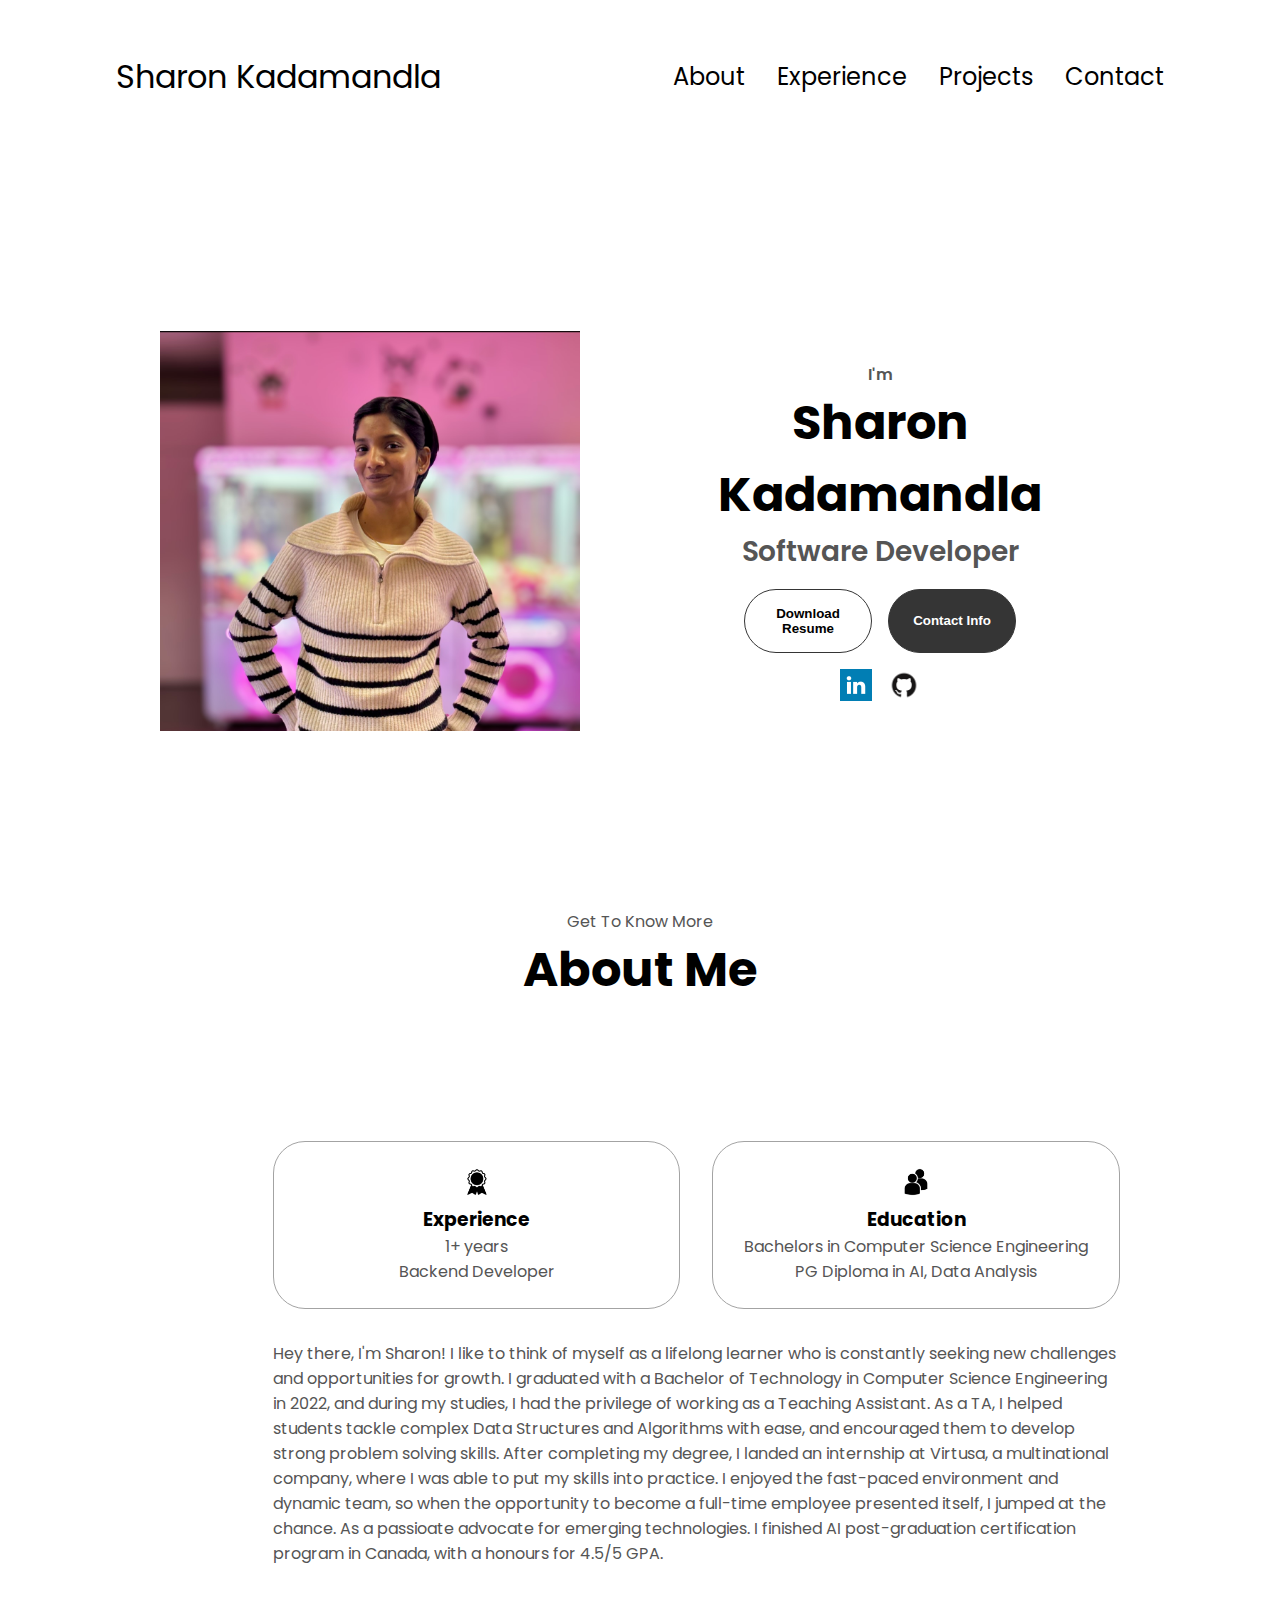
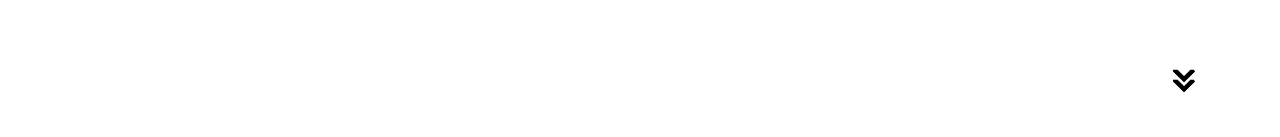
==== index.html @ 83436c28 "Added about section and styling" ====
<!DOCTYPE html>
<html lang="en">
<head>
    <meta charset="UTF-8">
    <meta name="viewport" content="width=device-width, initial-scale=1.0">
    <title>Sharon's Protfolio</title>

    <link rel = "stylesheet" href = "style.css">
    <link rel = "stylesheet" href = "mediaquery.css">

</head>
<body>
    
    <nav id="desktop-nav">
        <div class ="logo">Sharon Kadamandla</div>
        <div>
            <ul class="nav-links">
                <li><a href="#about">About</a></li>
                <li><a href="#experience">Experience</a></li>
                <li><a href="#projects">Projects</a></li>
                <li><a href="#contact">Contact</a></li>
            </ul>
        </div>
    </nav>

    <nav id="hamburger-nav">
        <div class="logo">Sharon Kadamandla</div>
        <div class="hamburger-menu">
          <div class="hamburger-icon" onclick="toggleMenu()">
            <span></span>
            <span></span>
            <span></span>
          </div>
          <div class="menu-links">
            <li><a href="#about" onclick="toggleMenu()">About</a></li>
            <li><a href="#experience" onclick="toggleMenu()">Experience</a></li>
            <li><a href="#projects" onclick="toggleMenu()">Projects</a></li>
            <li><a href="#contact" onclick="toggleMenu()">Contact</a></li>
          </div>
        </div>
    </nav>

    <section id="profile">
        <div class="section__pic-container">
            <img src="./assets/profilepic.jpeg" alt="Sharon's profile picture"/>
        </div>
        <div class="section__text">
            <p class="section__text__p1">I'm</p>
            <h1 class="title">Sharon Kadamandla</h1>
            <p class="section__text__p2">Software Developer</p>
            <div class="btn-container">
              <button
                class="btn btn-color-2"
                onclick="window.open('./assets/resume.pdf')"
              >
                Download Resume
              </button>
              <button class="btn btn-color-1" onclick="location.href='./#contact'">
                Contact Info
              </button>
            </div>
            <div id="socials-container">
              <img
                src="./assets/linkedin.webp"
                alt="My LinkedIn profile"
                class="icon"
                onclick="location.href='https://www.linkedin.com/in/sharonkadamandla/'"
              />
              <img
                src="./assets/github.png"
                alt="My Github profile"
                class="icon"
                onclick="location.href='https://github.com/sharonkadamandla'"
              />
            </div>
        </div>
    </section>

    <section id="about">
        <p class="section__text__p1">Get To Know More</p>
        <h1 class="title">About Me</h1>
        <div class="section-container">
          <div class="section__pic-container">
            <!-- <img
              src="./assets/about-pic.png"
              alt="Profile picture"
              class="about-pic"
            /> -->
          </div>
          <div class="about-details-container">
            <div class="about-containers">
              <div class="details-container">
                <img
                  src="./assets/experience.png"
                  alt="Experience icon"
                  class="icon"
                />
                <h3>Experience</h3>
                <p>1+ years <br />Backend Developer</p>
              </div>
              <div class="details-container">
                <img
                  src="./assets/education.png"
                  alt="Education icon"
                  class="icon"
                />
                <h3>Education</h3>
                <p>Bachelors in Computer Science Engineering<br />PG Diploma in AI, Data Analysis</p>
              </div>
            </div>
            <div class="text-container">
              <p>
                Hey there, I'm Sharon! I like to think of myself as a lifelong learner who is constantly seeking new challenges and opportunities for growth. 
                I graduated with a Bachelor of Technology in Computer Science Engineering in 2022, and during my studies, I had the privilege of working as a Teaching Assistant. As a TA, I helped students tackle complex Data Structures and Algorithms with ease, and encouraged them to develop strong problem solving skills. 
                After completing my degree, I landed an internship at Virtusa, a multinational company, where I was able to put my skills into practice. I enjoyed the fast-paced environment and dynamic team, so when the opportunity to become a full-time employee presented itself, I jumped at the chance.
                As a passioate advocate for emerging technologies. I finished AI post-graduation certification program in Canada, with a honours for 4.5/5 GPA.
              </p>
            </div>
          </div>
        </div>
        <img
          src="./assets/arrow.png"
          alt="Arrow icon"
          class="icon arrow"
          onclick="location.href='./#experience'"
        />
    </section>


    
    <script src="script.js"></script>
</body>
</html>
---- style.css ----
/* General */
@import url("https://fonts.googleapis.com/css2?family=Poppins:wght@300;400;500;600&display=swap");

* {
    margin: 0;
    padding: 0;
}

body {
  font-family: "Poppins", sans-serif;
}

html {
  scroll-behavior: smooth;
}

p {
  color: rgb(85, 85, 85);
}

/* TRANSITION */

a,
.btn {
  transition: all 300ms ease;
}

/* DESKTOP NAV */

nav,
.nav-links {
  display: flex;
}


nav {
    justify-content: space-around;
    align-items: center;
    height: 17vh;
}
  
.nav-links {
    gap: 2rem;
    list-style: none;
    font-size: 1.5rem;
}
  
a {
    color: black;
    text-decoration: none;
    text-decoration-color: white;
}
  
a:hover {
    color: grey;
    text-decoration: underline;
    text-underline-offset: 1rem;
    text-decoration-color: rgb(181, 181, 181);
}
  
.logo {
    font-size: 2rem;
}
  
.logo:hover {
    cursor: default;
}
  
/* HAMBURGER MENU */
  
#hamburger-nav {
    display: none;
}
  
.hamburger-menu {
    position: relative;
    display: inline-block;
}

.logo:hover {
    cursor: default;
}

/* HAMBURGER MENU */

#hamburger-nav {
    display: none;
}
  
.hamburger-menu {
    position: relative;
    display: inline-block;
}
  
.hamburger-icon {
    display: flex;
    flex-direction: column;
    justify-content: space-between;
    height: 24px;
    width: 30px;
    cursor: pointer;
}
  
.hamburger-icon span {
    width: 100%;
    height: 2px;
    background-color: black;
    transition: all 0.3 ease-in-out;
}
  
.menu-links {
    position: absolute;
    top: 100%;
    right: 0;
    background-color: white;
    width: fit-content;
    max-height: 0;
    overflow: hidden;
    transition: all 0.3 ease-in-out;
}
  
.menu-links a {
    display: block;
    padding: 10px;
    text-align: center;
    font-size: 1.5rem;
    color: black;
    text-decoration: none;
    transition: all 0.3 ease-in-out;
}
  

.menu-links li {
    list-style: none;
}
  
.menu-links.open {
    max-height: 300px;
}
  
.hamburger-icon.open span:first-child {
    transform: rotate(45deg) translate(10px, 5px);
}
  
.hamburger-icon.open span:nth-child(2) {
    opacity: 0;
}
  
.hamburger-icon.open span:last-child {
    transform: rotate(-45deg) translate(10px, -5px);
}
  
.hamburger-icon span:first-child {
    transform: none;
}
  
.hamburger-icon span:first-child {
    opacity: 1;
}
  
.hamburger-icon span:first-child {
    transform: none;
}

/* SECTIONS */

section {
    padding-top: 4vh;
    height: 96vh;
    margin: 0 10rem;
    box-sizing: border-box;
    min-height: fit-content;
}
  
.section-container {
    display: flex;
}
  
/* PROFILE SECTION */

#profile {
    display: flex;
    justify-content: center;
    gap: 5rem;
    height: 80vh;
}
  
.section__pic-container {
    display: flex;
    height: 400px;
    width: 400px;
    margin: auto 0;
}
  
.section__text {
    align-self: center;
    text-align: center;
}
  
.section__text p {
    font-weight: 600;
}

.section__text__p1 {
    text-align: center;
}
  
.section__text__p2 {
    font-size: 1.75rem;
    margin-bottom: 1rem;
}
  
.title {
    font-size: 3rem;
    text-align: center;
}

#socials-container {
    display: flex;
    justify-content: center;
    margin-top: 1rem;
    gap: 1rem;
}

/* ICONS */

.icon {
    cursor: pointer;
    height: 2rem;
}
  
/* BUTTONS */

.btn-container {
    display: flex;
    justify-content: center;
    gap: 1rem;
}

.btn {
    font-weight: 600;
    transition: all 300ms ease;
    padding: 1rem;
    width: 8rem;
    border-radius: 2rem;
}

.btn-color-1,
.btn-color-2 {
    border: rgb(53, 53, 53) 0.1rem solid;
}

.btn-color-1:hover,
.btn-color-2:hover {
    cursor: pointer;
}

.btn-color-1,
.btn-color-2:hover {
    background: rgb(53, 53, 53);
    color: white;
}

.btn-color-1:hover {
    background: rgb(0, 0, 0);
}

.btn-color-2 {
    background: none;
}

.btn-color-2:hover {
    border: rgb(255, 255, 255) 0.1rem solid;
}

.btn-container {
    gap: 1rem;
}

/* ABOUT SECTION */

#about {
    position: relative;
}
  
.about-containers {
    gap: 2rem;
    margin-bottom: 2rem;
    margin-top: 2rem;
}
  
.about-details-container {
    justify-content: center;
    flex-direction: column;
}
  
.about-containers,
.about-details-container {
    display: flex;
}
  
.about-pic {
    border-radius: 2rem;
}

.arrow {
    position: absolute;
    right: -5rem;
    bottom: 2.5rem;
}

.details-container {
    padding: 1.5rem;
    flex: 1;
    background: white;
    border-radius: 2rem;
    border: rgb(53, 53, 53) 0.1rem solid;
    border-color: rgb(163, 163, 163);
    text-align: center;
}

.section-container {
    gap: 4rem;
    height: 80%;
}

.section__pic-container {
    height: 400px;
    width: 400px;
    margin: auto 0;
}
  
/* EXPERIENCE SECTION */
  
#experience {
    position: relative;
}

.experience-sub-title {
    color: rgb(85, 85, 85);
    font-weight: 600;
    font-size: 1.75rem;
    margin-bottom: 2rem;
}

.experience-details-container {
    display: flex;
    justify-content: center;
    flex-direction: column;
}

.article-container {
    display: flex;
    text-align: initial;
    flex-wrap: wrap;
    flex-direction: row;
    gap: 2.5rem;
    justify-content: space-around;
}

article {
    display: flex;
    width: 10rem;
    justify-content: space-around;
    gap: 0.5rem;
}

article .icon {
    cursor: default;
}
---- mediaquery.css ----
@media screen and (max-width: 1200px) {
    #desktop-nav {
      display: none;
    }
    #hamburger-nav {
      display: flex;
    }
    #experience,
    .experience-details-container {
      margin-top: 2rem;
    }
    #profile,
    .section-container {
      display: block;
    }
    .arrow {
      display: none;
    }
    section,
    .section-container {
      height: fit-content;
    }
    section {
      margin: 0 5%;
    }
    .section__pic-container {
      width: 275px;
      height: 275px;
      margin: 0 auto 2rem;
    }
    .about-containers {
      margin-top: 0;
    }
  }
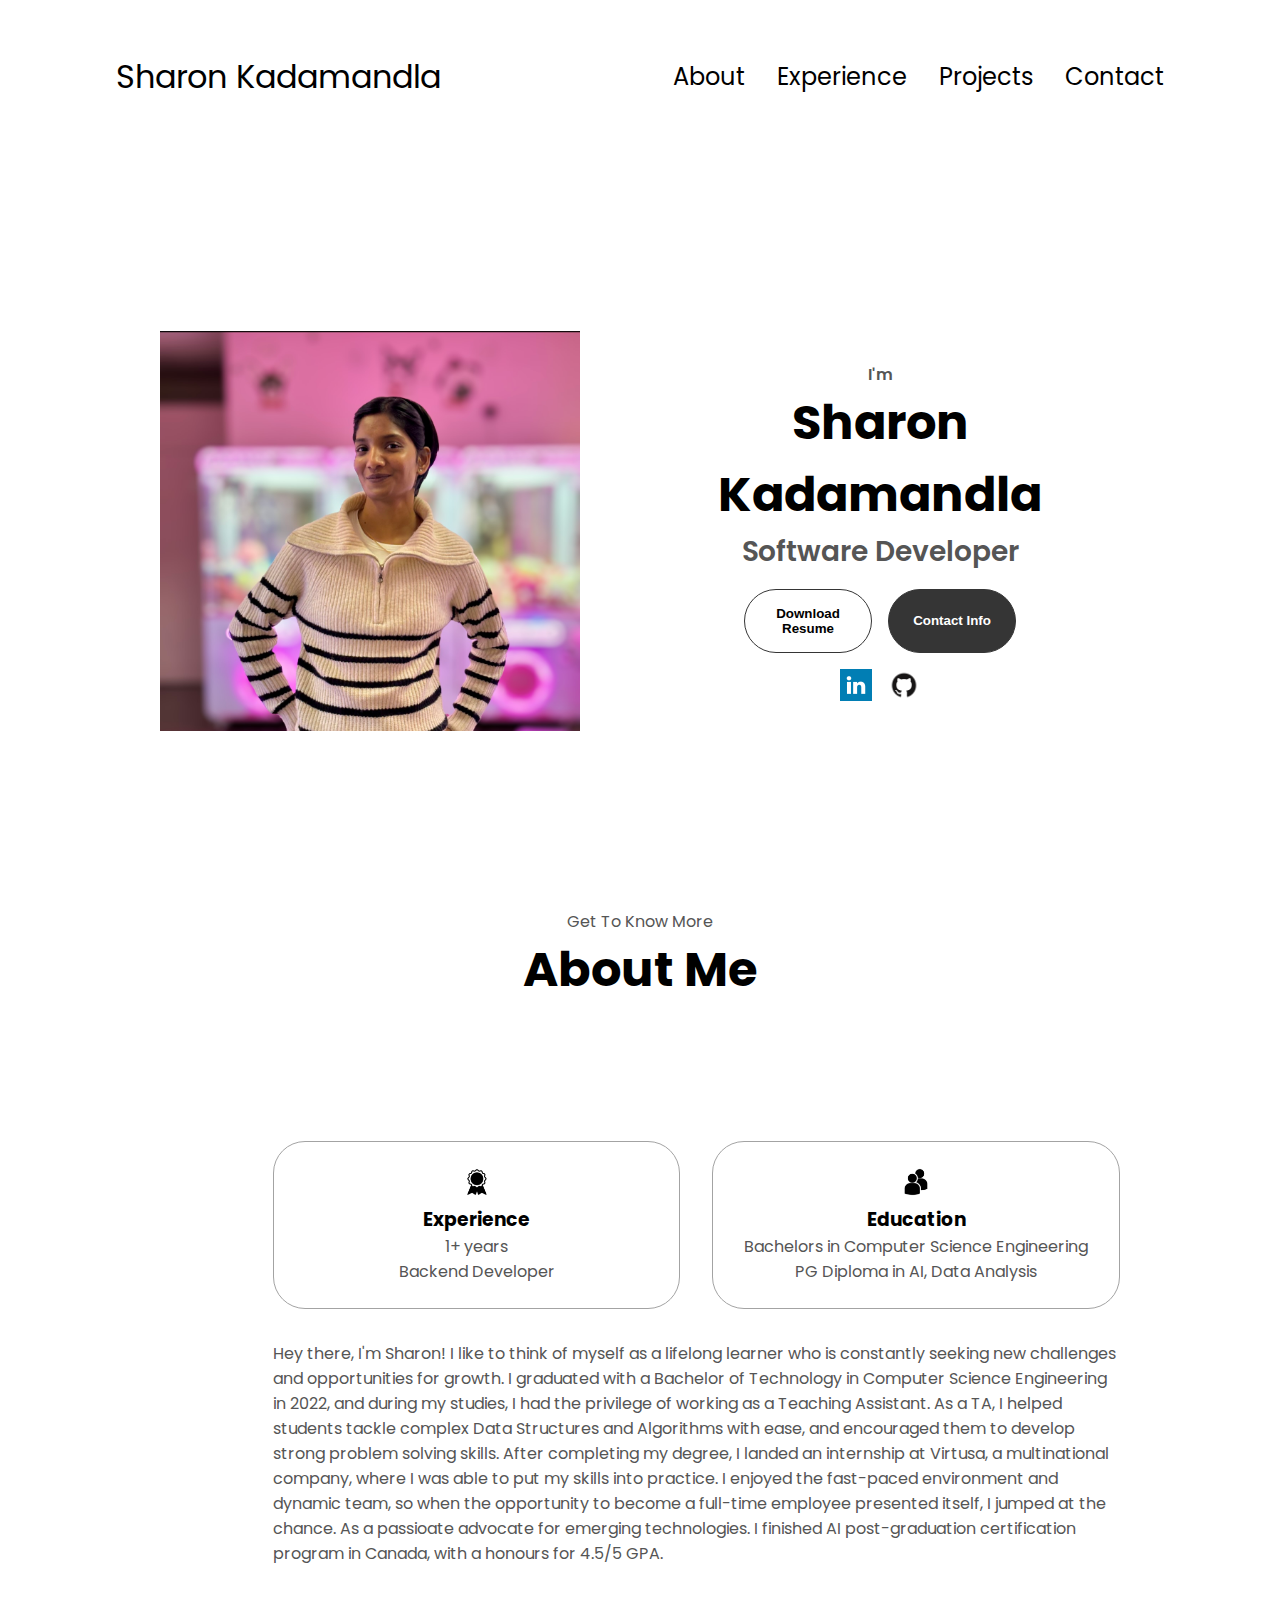
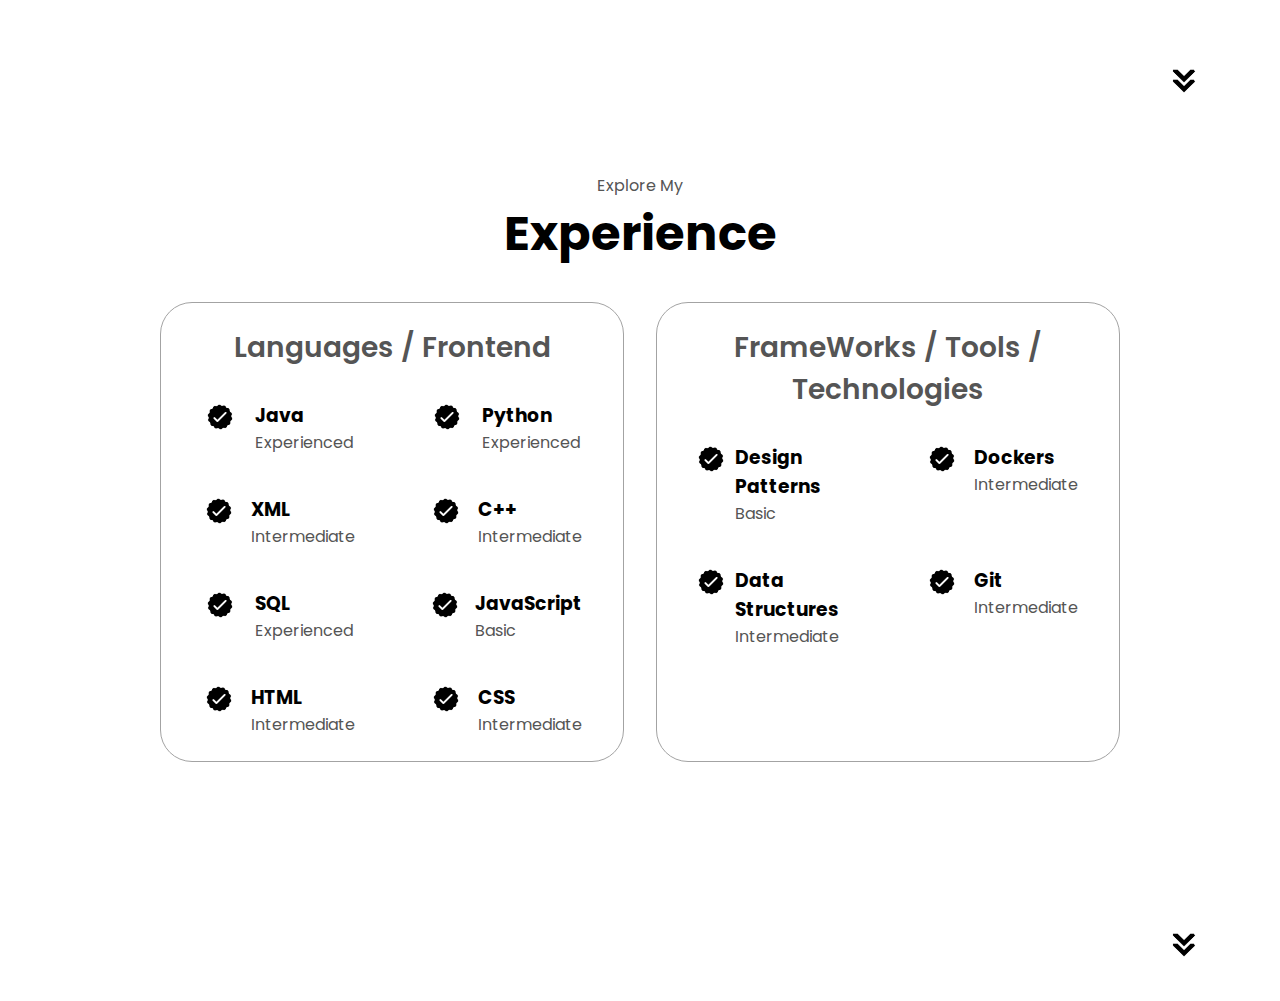
==== commit 08a6a295: "added skills section and styling" ====
--- a/index.html
+++ b/index.html
@@ -127,6 +127,163 @@
     </section>
 
 
+    <section id="experience">
+        <p class="section__text__p1">Explore My</p>
+        <h1 class="title">Experience</h1>
+        <div class="experience-details-container">
+          <div class="about-containers">
+            <div class="details-container">
+              <h2 class="experience-sub-title">Languages / Frontend</h2>
+              <div class="article-container">
+                <article>
+                  <img
+                    src="./assets/checkmark.png"
+                    alt="Experience icon"
+                    class="icon"
+                  />
+                  <div>
+                    <h3>Java</h3>
+                    <p>Experienced</p>
+                  </div>
+                </article>
+                <article>
+                  <img
+                    src="./assets/checkmark.png"
+                    alt="Experience icon"
+                    class="icon"
+                  />
+                  <div>
+                    <h3>Python</h3>
+                    <p>Experienced</p>
+                  </div>
+                </article>
+                <article>
+                  <img
+                    src="./assets/checkmark.png"
+                    alt="Experience icon"
+                    class="icon"
+                  />
+                  <div>
+                    <h3>XML</h3>
+                    <p>Intermediate</p>
+                  </div>
+                </article>
+                <article>
+                    <img
+                      src="./assets/checkmark.png"
+                      alt="Experience icon"
+                      class="icon"
+                    />
+                    <div>
+                      <h3>C++</h3>
+                      <p>Intermediate</p>
+                    </div>
+                </article>
+                <article>
+                    <img
+                      src="./assets/checkmark.png"
+                      alt="Experience icon"
+                      class="icon"
+                    />
+                    <div>
+                      <h3>SQL</h3>
+                      <p>Experienced</p>
+                    </div>
+                </article>
+                <article>
+                  <img
+                    src="./assets/checkmark.png"
+                    alt="Experience icon"
+                    class="icon"
+                  />
+                  <div>
+                    <h3>JavaScript</h3>
+                    <p>Basic</p>
+                  </div>
+                </article>
+                <article>
+                  <img
+                    src="./assets/checkmark.png"
+                    alt="Experience icon"
+                    class="icon"
+                  />
+                  <div>
+                    <h3>HTML</h3>
+                    <p>Intermediate</p>
+                  </div>
+                </article>
+                <article>
+                  <img
+                    src="./assets/checkmark.png"
+                    alt="Experience icon"
+                    class="icon"
+                  />
+                  <div>
+                    <h3>CSS</h3>
+                    <p>Intermediate</p>
+                  </div>
+                </article>
+              </div>
+            </div>
+            <div class="details-container">
+              <h2 class="experience-sub-title">FrameWorks / Tools / Technologies</h2>
+              <div class="article-container">
+                <article>
+                  <img
+                    src="./assets/checkmark.png"
+                    alt="Experience icon"
+                    class="icon"
+                  />
+                  <div>
+                    <h3>Design Patterns</h3>
+                    <p>Basic</p>
+                  </div>
+                </article>
+                <article>
+                  <img
+                    src="./assets/checkmark.png"
+                    alt="Experience icon"
+                    class="icon"
+                  />
+                  <div>
+                    <h3>Dockers</h3>
+                    <p>Intermediate</p>
+                  </div>
+                </article>
+                <article>
+                  <img
+                    src="./assets/checkmark.png"
+                    alt="Experience icon"
+                    class="icon"
+                  />
+                  <div>
+                    <h3>Data Structures</h3>
+                    <p>Intermediate</p>
+                  </div>
+                </article>
+                <article>
+                  <img
+                    src="./assets/checkmark.png"
+                    alt="Experience icon"
+                    class="icon"
+                  />
+                  <div>
+                    <h3>Git</h3>
+                    <p>Intermediate</p>
+                  </div>
+                </article>
+              </div>
+            </div>
+          </div>
+        </div>
+        <img
+          src="./assets/arrow.png"
+          alt="Arrow icon"
+          class="icon arrow"
+          onclick="location.href='./#projects'"
+        />
+      </section>
+
     
     <script src="script.js"></script>
 </body>
--- a/style.css
+++ b/style.css
@@ -369,3 +369,5 @@
     cursor: default;
 }
   
+
+
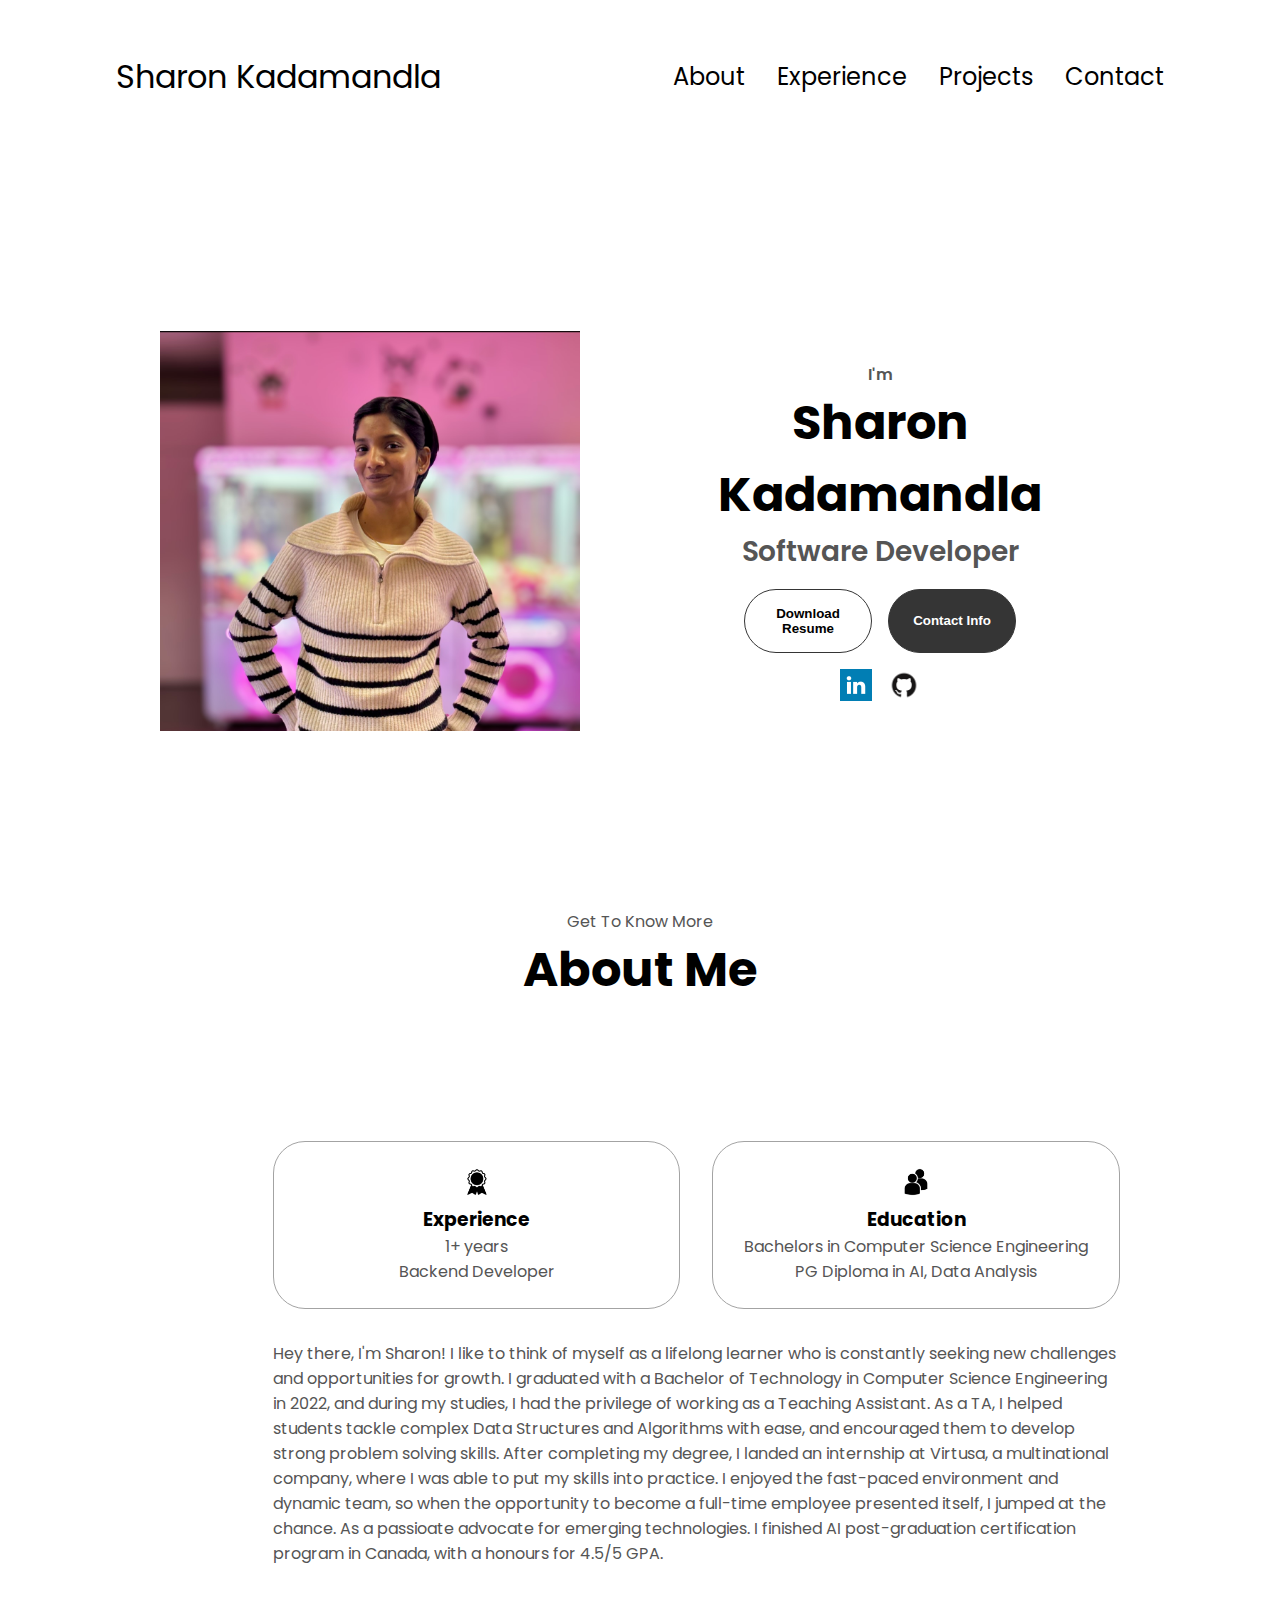
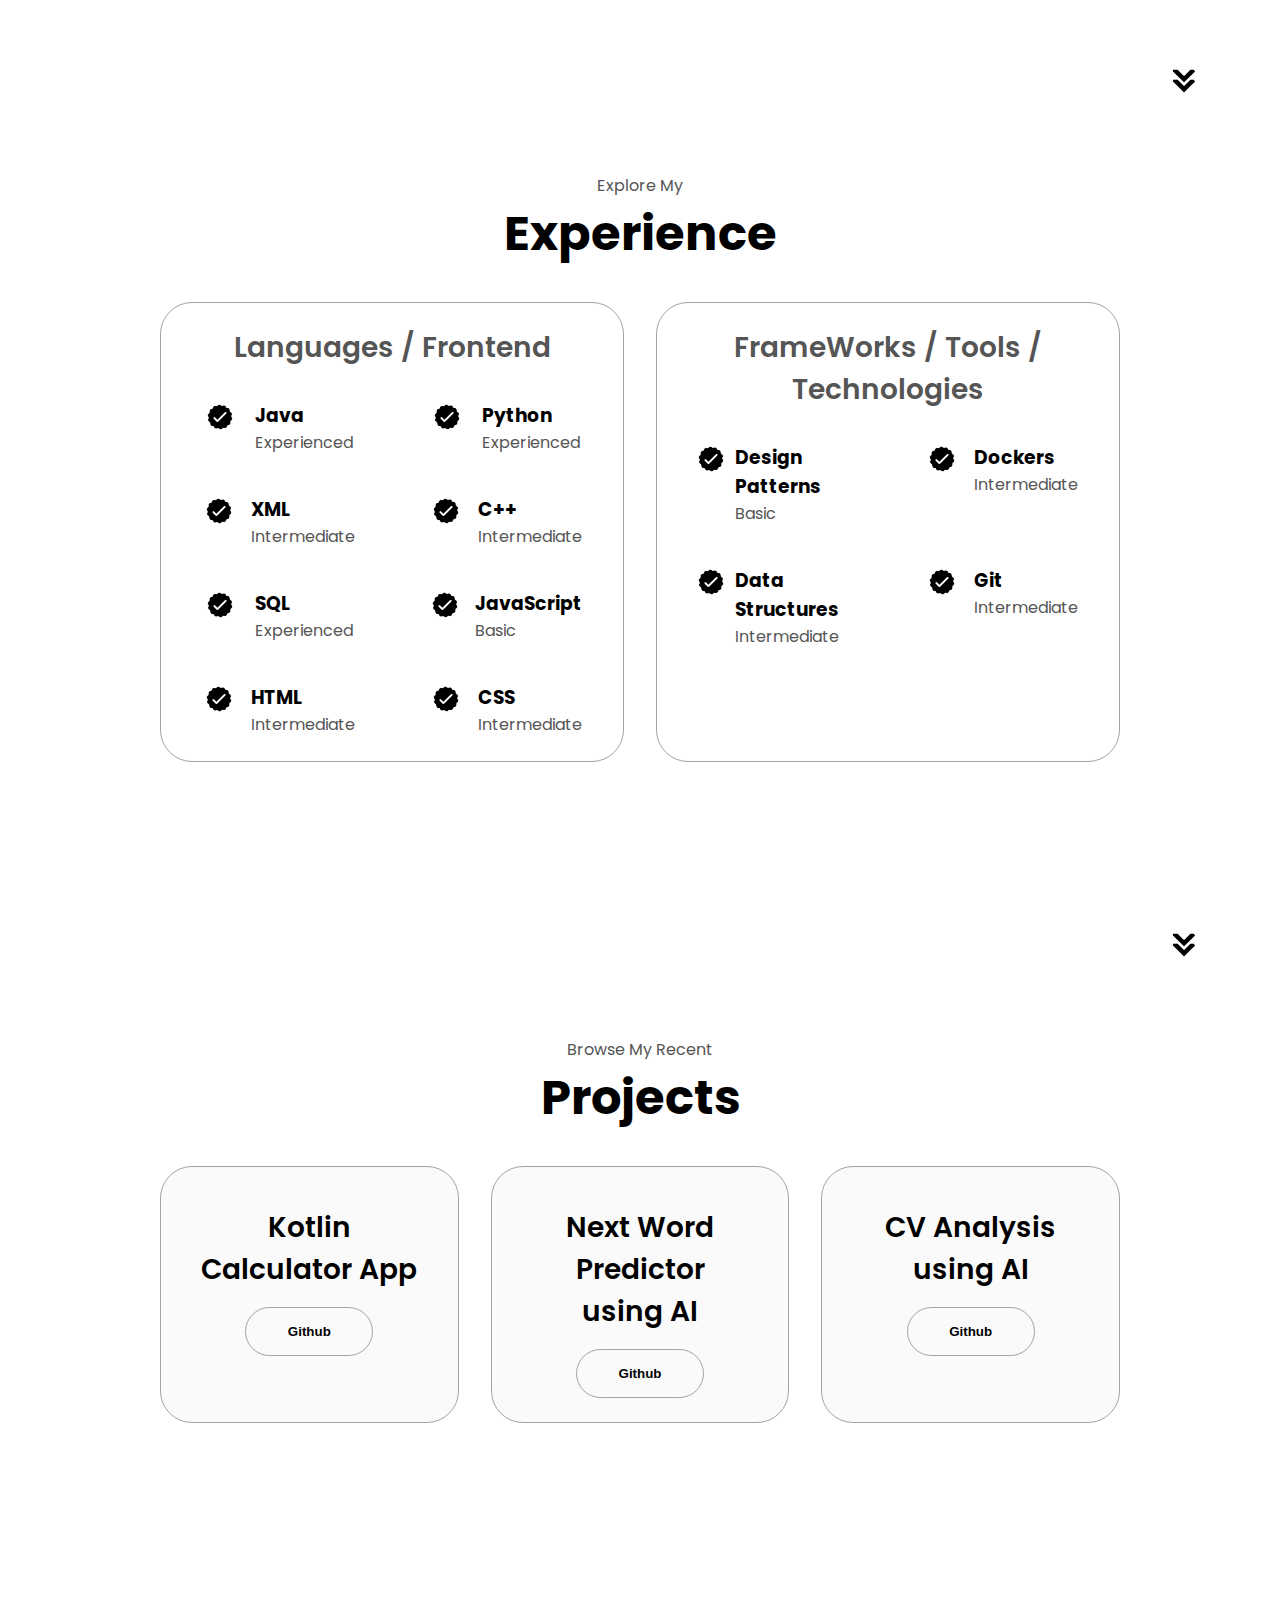
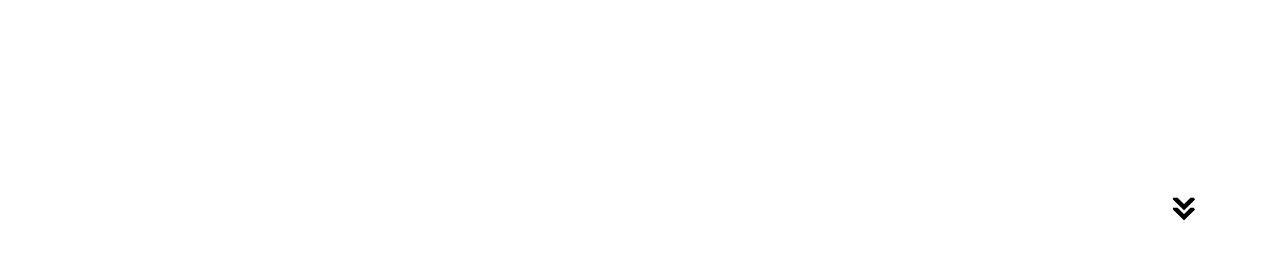
==== commit 796a9123: "added project section & styling" ====
--- a/index.html
+++ b/index.html
@@ -282,8 +282,66 @@
           class="icon arrow"
           onclick="location.href='./#projects'"
         />
-      </section>
-
+    </section>
+
+    <section id="projects">
+        <p class="section__text__p1">Browse My Recent</p>
+        <h1 class="title">Projects</h1>
+        <div class="experience-details-container">
+          <div class="about-containers">
+            <div class="details-container color-container">
+              <div class="article-container">
+              </div>
+              <h2 class="experience-sub-title project-title">Kotlin Calculator App</h2>
+              <div class="btn-container">
+                <button
+                  class="btn btn-color-2 project-btn"
+                  onclick="location.href='https://github.com/sharonkadamandla/KotlinCalculatorApp'"
+                >
+                  Github
+                </button>
+                
+              </div>
+            </div>
+            <div class="details-container color-container">
+              <div class="article-container">
+                
+              </div>
+              <h2 class="experience-sub-title project-title">Next Word Predictor using AI</h2>
+              <div class="btn-container">
+                <button
+                  class="btn btn-color-2 project-btn"
+                  onclick="location.href='https://github.com/A2I-Capstone/NextWordPrediction'"
+                >
+                  Github
+                </button>
+                
+              </div>
+            </div>
+            <div class="details-container color-container">
+              <div class="article-container">
+                
+              </div>
+              <h2 class="experience-sub-title project-title">CV Analysis using AI</h2>
+              <div class="btn-container">
+                <button
+                  class="btn btn-color-2 project-btn"
+                  onclick="location.href='https://github.com/FAIVE-AI/CV-ANALYSIS-USING-NLP'"
+                >
+                  Github
+                </button>
+                
+              </div>
+            </div>
+          </div>
+        </div>
+        <img
+          src="./assets/arrow.png"
+          alt="Arrow icon"
+          class="icon arrow"
+          onclick="location.href='./#contact'"
+        />
+    </section>
     
     <script src="script.js"></script>
 </body>
--- a/style.css
+++ b/style.css
@@ -369,5 +369,30 @@
     cursor: default;
 }
   
-
-
+/* PROJECTS SECTION */
+
+#projects {
+    position: relative;
+}
+  
+.color-container {
+    border-color: rgb(163, 163, 163);
+    background: rgb(250, 250, 250);
+}
+  
+.project-img {
+    border-radius: 2rem;
+    width: 90%;
+    height: 90%;
+}
+  
+.project-title {
+    margin: 1rem;
+    color: black;
+}
+  
+.project-btn {
+    color: black;
+    border-color: rgb(163, 163, 163);
+}
+
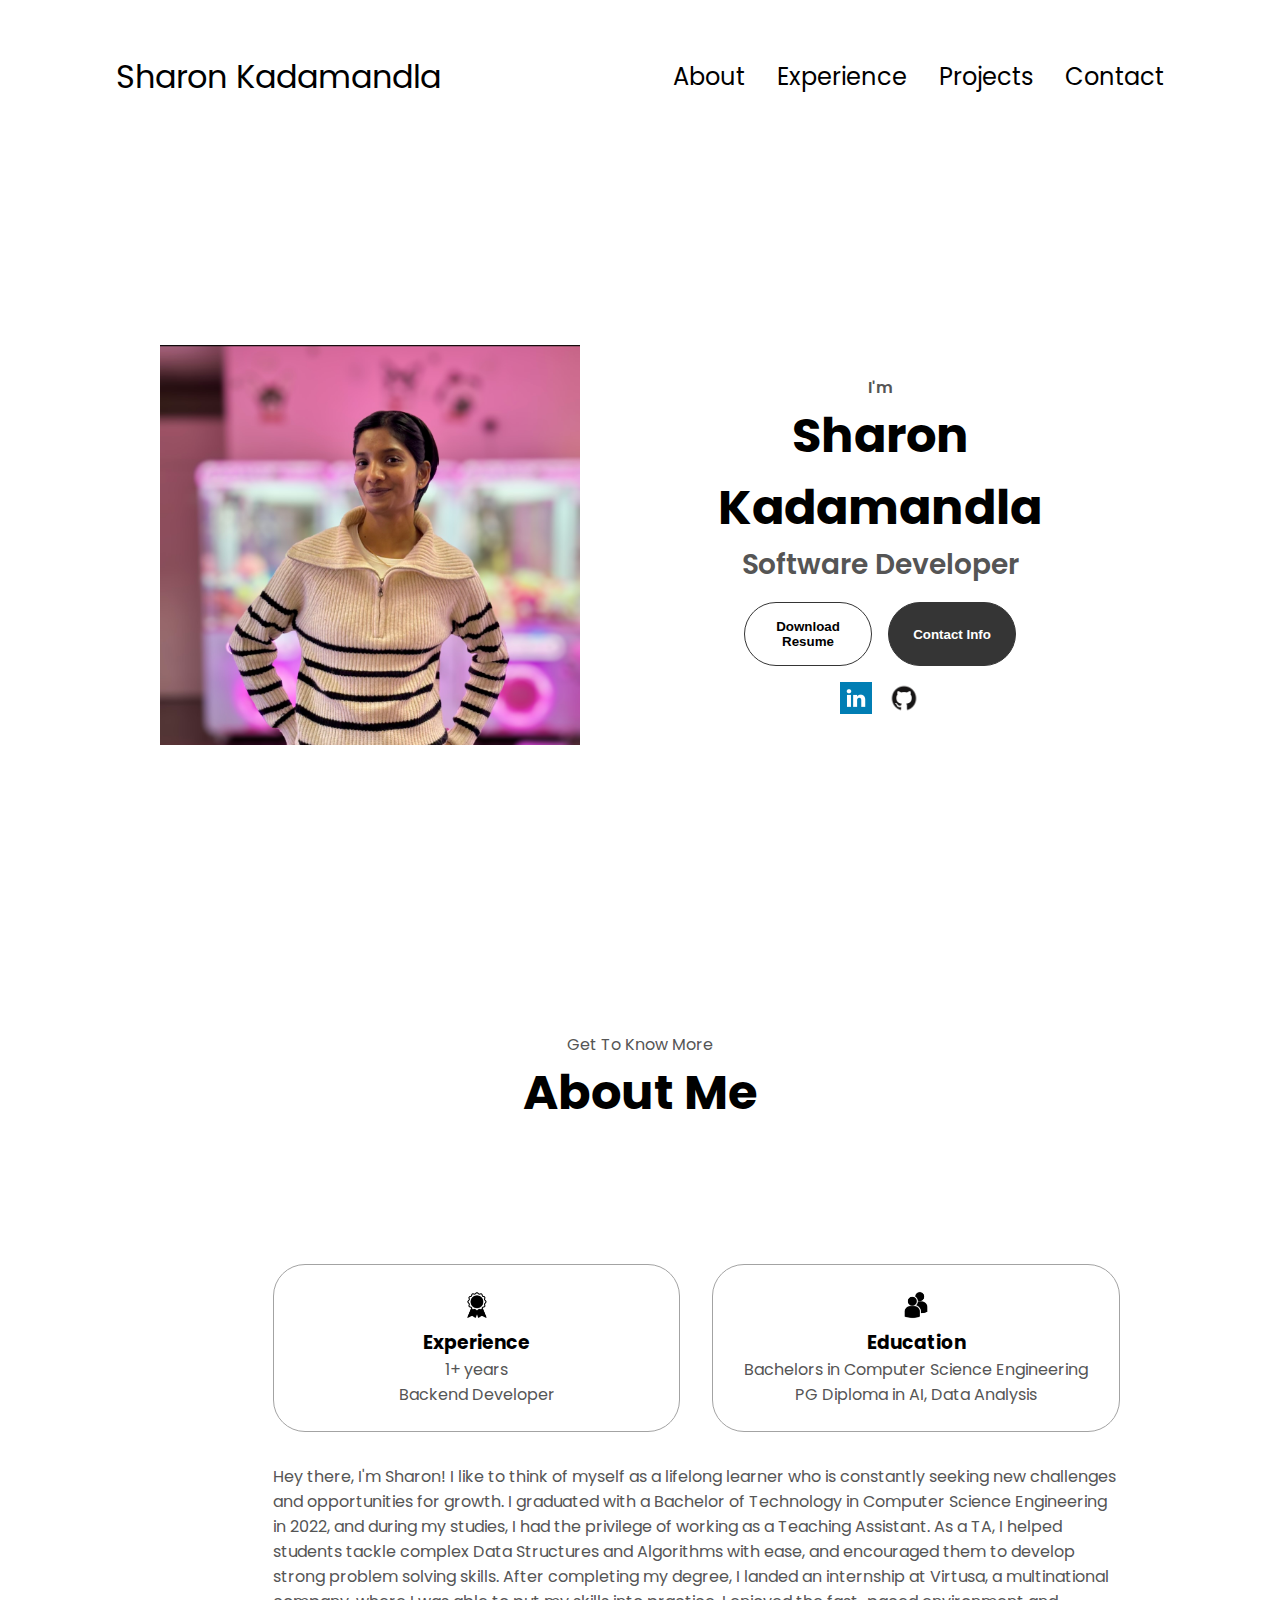
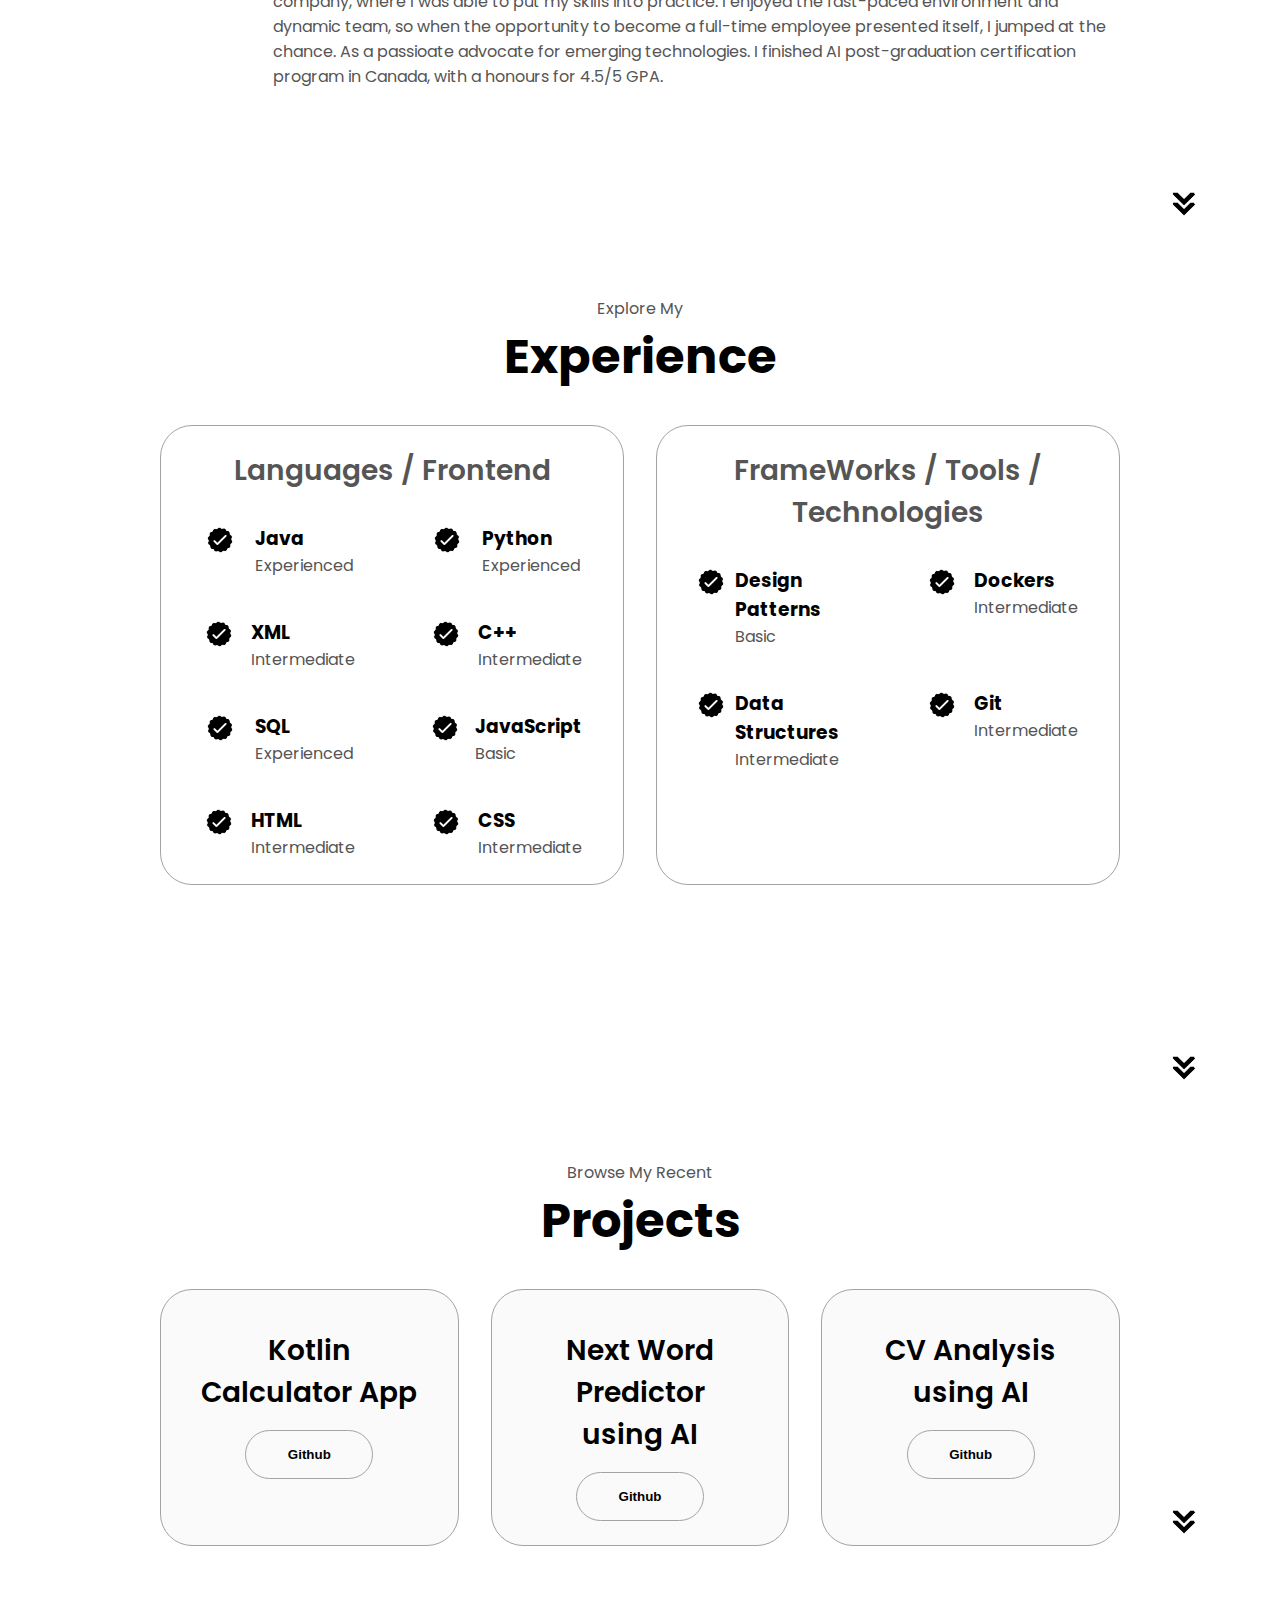
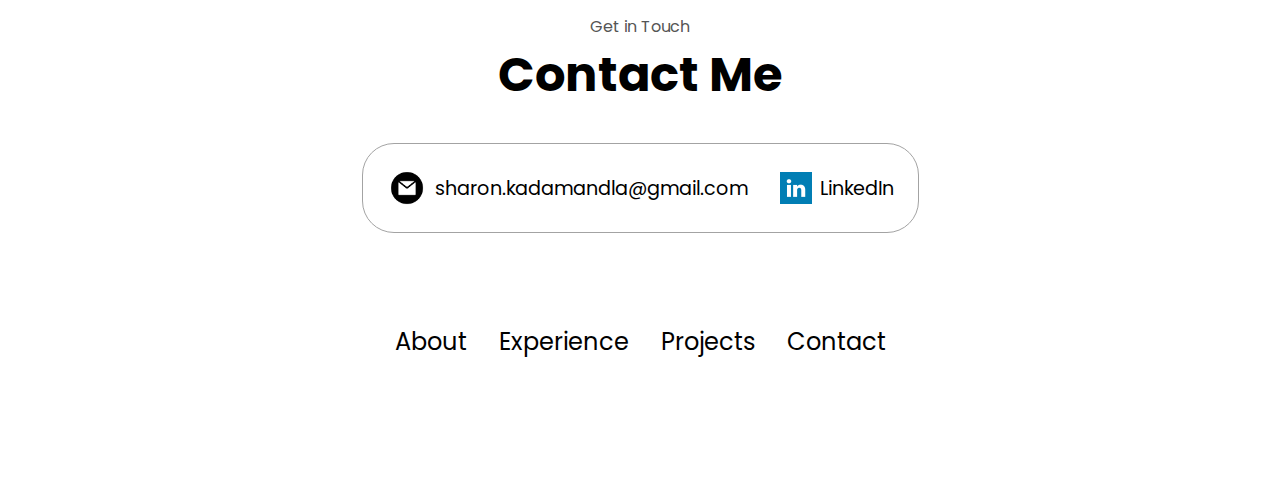
==== commit 9ad65743: "added contact section and repeated navigation" ====
--- a/index.html
+++ b/index.html
@@ -342,7 +342,41 @@
           onclick="location.href='./#contact'"
         />
     </section>
-    
+    <section id="contact">
+        <p class="section__text__p1">Get in Touch</p>
+        <h1 class="title">Contact Me</h1>
+        <div class="contact-info-upper-container">
+          <div class="contact-info-container">
+            <img
+              src="./assets/email.png"
+              alt="Email icon"
+              class="icon contact-icon email-icon"
+            />
+            <p><a href="mailto:examplemail@gmail.com">sharon.kadamandla@gmail.com</a></p>
+          </div>
+          <div class="contact-info-container">
+            <img
+              src="./assets/linkedin.webp"
+              alt="LinkedIn icon"
+              class="icon contact-icon"
+            />
+            <p><a href="https://www.linkedin.com/in/sharonkadamandla/">LinkedIn</a></p>
+          </div>
+        </div>
+      </section>
+      <footer>
+        <nav>
+          <div class="nav-links-container">
+            <ul class="nav-links">
+              <li><a href="#about">About</a></li>
+              <li><a href="#experience">Experience</a></li>
+              <li><a href="#projects">Projects</a></li>
+              <li><a href="#contact">Contact</a></li>
+            </ul>
+          </div>
+        </nav>
+        
+      </footer>
     <script src="script.js"></script>
 </body>
 </html> --- a/style.css
+++ b/style.css
@@ -396,3 +396,53 @@
     border-color: rgb(163, 163, 163);
 }
 
+/* CONTACT */
+
+#contact {
+    display: flex;
+    justify-content: center;
+    flex-direction: column;
+    height: 70vh;
+}
+  
+.contact-info-upper-container {
+    display: flex;
+    justify-content: center;
+    border-radius: 2rem;
+    border: rgb(53, 53, 53) 0.1rem solid;
+    border-color: rgb(163, 163, 163);
+    background: (250, 250, 250);
+    margin: 2rem auto;
+    padding: 0.5rem;
+}
+  
+.contact-info-container {
+    display: flex;
+    align-items: center;
+    justify-content: center;
+    gap: 0.5rem;
+    margin: 1rem;
+}
+  
+.contact-info-container p {
+    font-size: larger;
+}
+  
+.contact-icon {
+    cursor: default;
+}
+  
+.email-icon {
+    height: 2.5rem;
+}
+  
+/* FOOTER SECTION */
+  
+footer {
+    height: 26vh;
+    margin: 0 1rem;
+}
+  
+footer p {
+    text-align: center;
+}--- a/mediaquery.css
+++ b/mediaquery.css
@@ -33,4 +33,73 @@
       margin-top: 0;
     }
   }
-  +  
+
+@media screen and (max-width: 600px) {
+    #contact,
+    footer {
+      height: 40vh;
+    }
+    #profile {
+      height: 83vh;
+      margin-bottom: 0;
+    }
+    article {
+      font-size: 1rem;
+    }
+    footer nav {
+      height: fit-content;
+      margin-bottom: 2rem;
+    }
+    .about-containers,
+    .contact-info-upper-container,
+    .btn-container {
+      flex-wrap: wrap;
+    }
+    .contact-info-container {
+      margin: 0;
+    }
+    .contact-info-container p,
+    .nav-links li a {
+      font-size: 1rem;
+    }
+    .experience-sub-title {
+      font-size: 1.25rem;
+    }
+    .logo {
+      font-size: 1.5rem;
+    }
+    .nav-links {
+      flex-direction: column;
+      gap: 0.5rem;
+      text-align: center;
+    }
+    .section__pic-container {
+      width: auto;
+      height: 46vw;
+      justify-content: center;
+    }
+    .section__text__p2 {
+      font-size: 1.25rem;
+    }
+    .title {
+      font-size: 2rem;
+    }
+    .text-container {
+      text-align: justify;
+    }
+}
+
+@media screen and (max-width: 1400px) {
+  #profile {
+    height: 83vh;
+    margin-bottom: 6rem;
+  }
+  .about-containers {
+    flex-wrap: wrap;
+  }
+  #contact,
+  #projects {
+    height: fit-content;
+  }
+}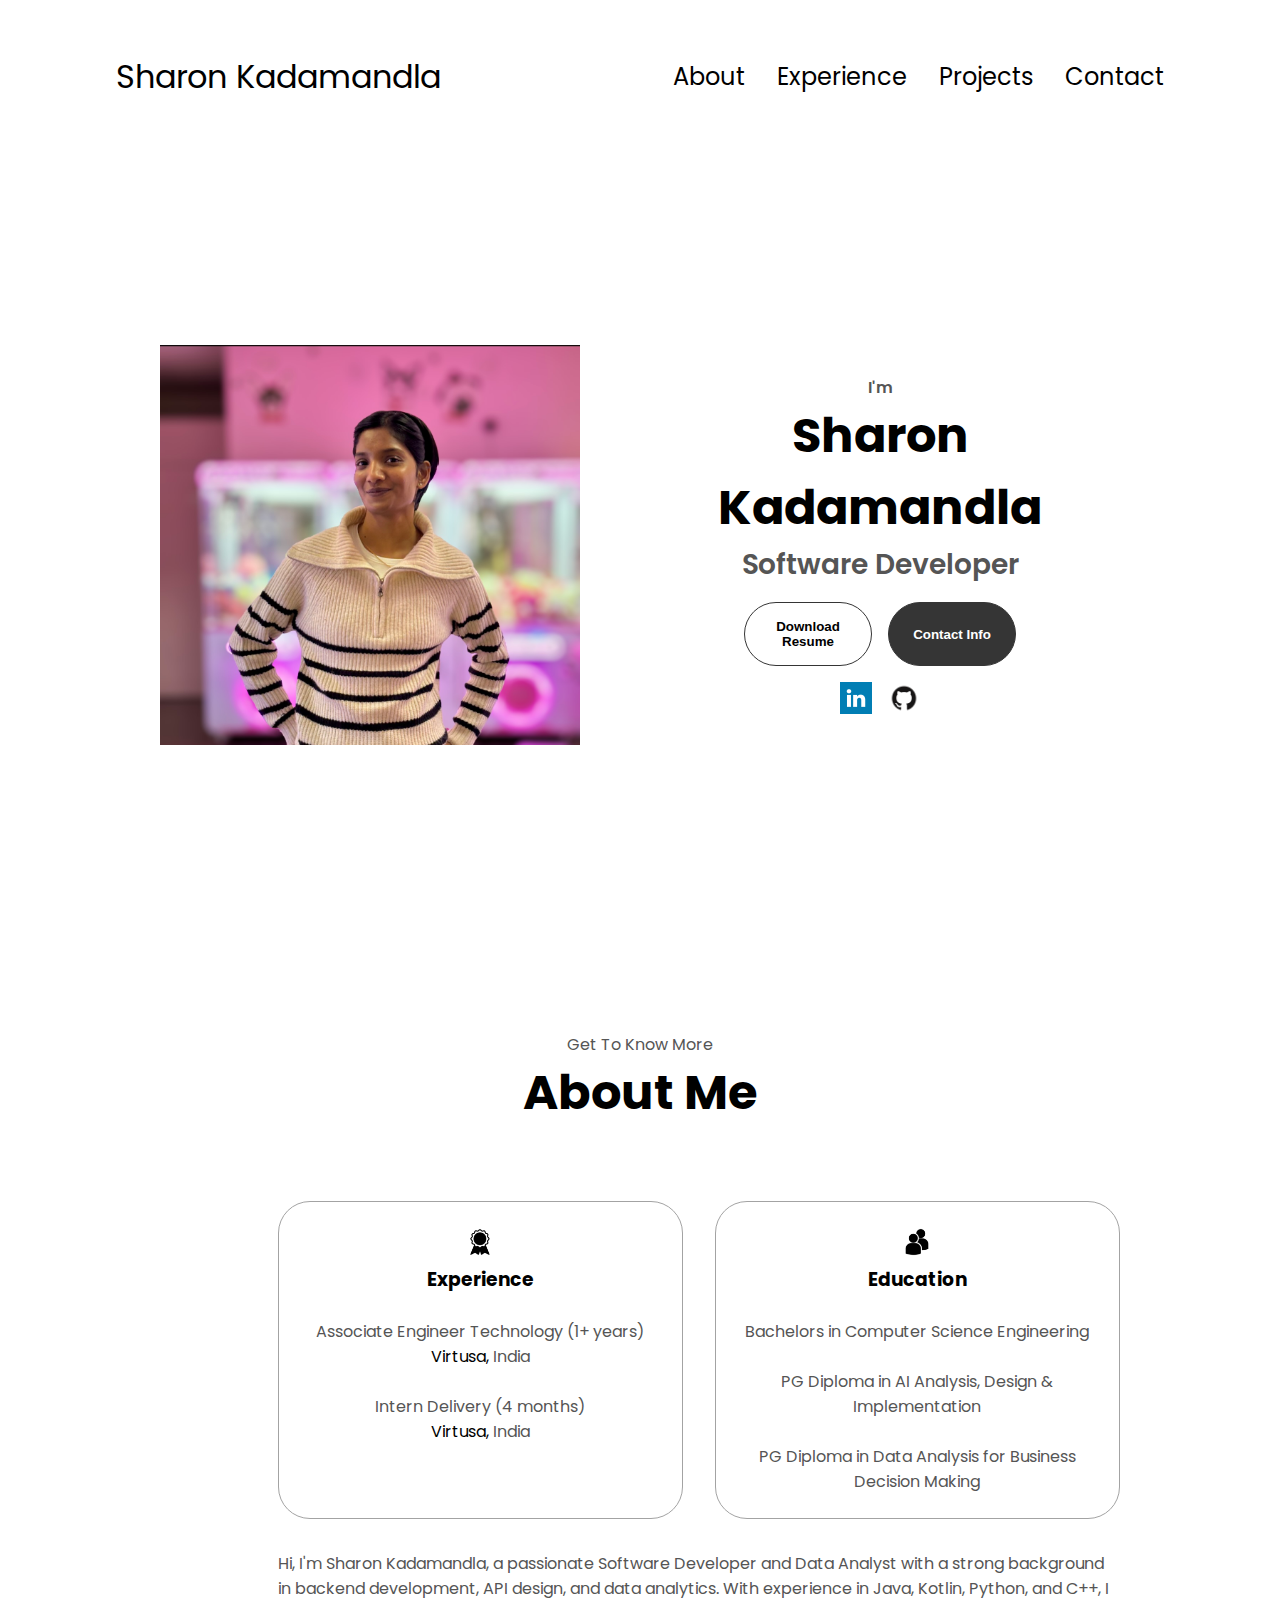
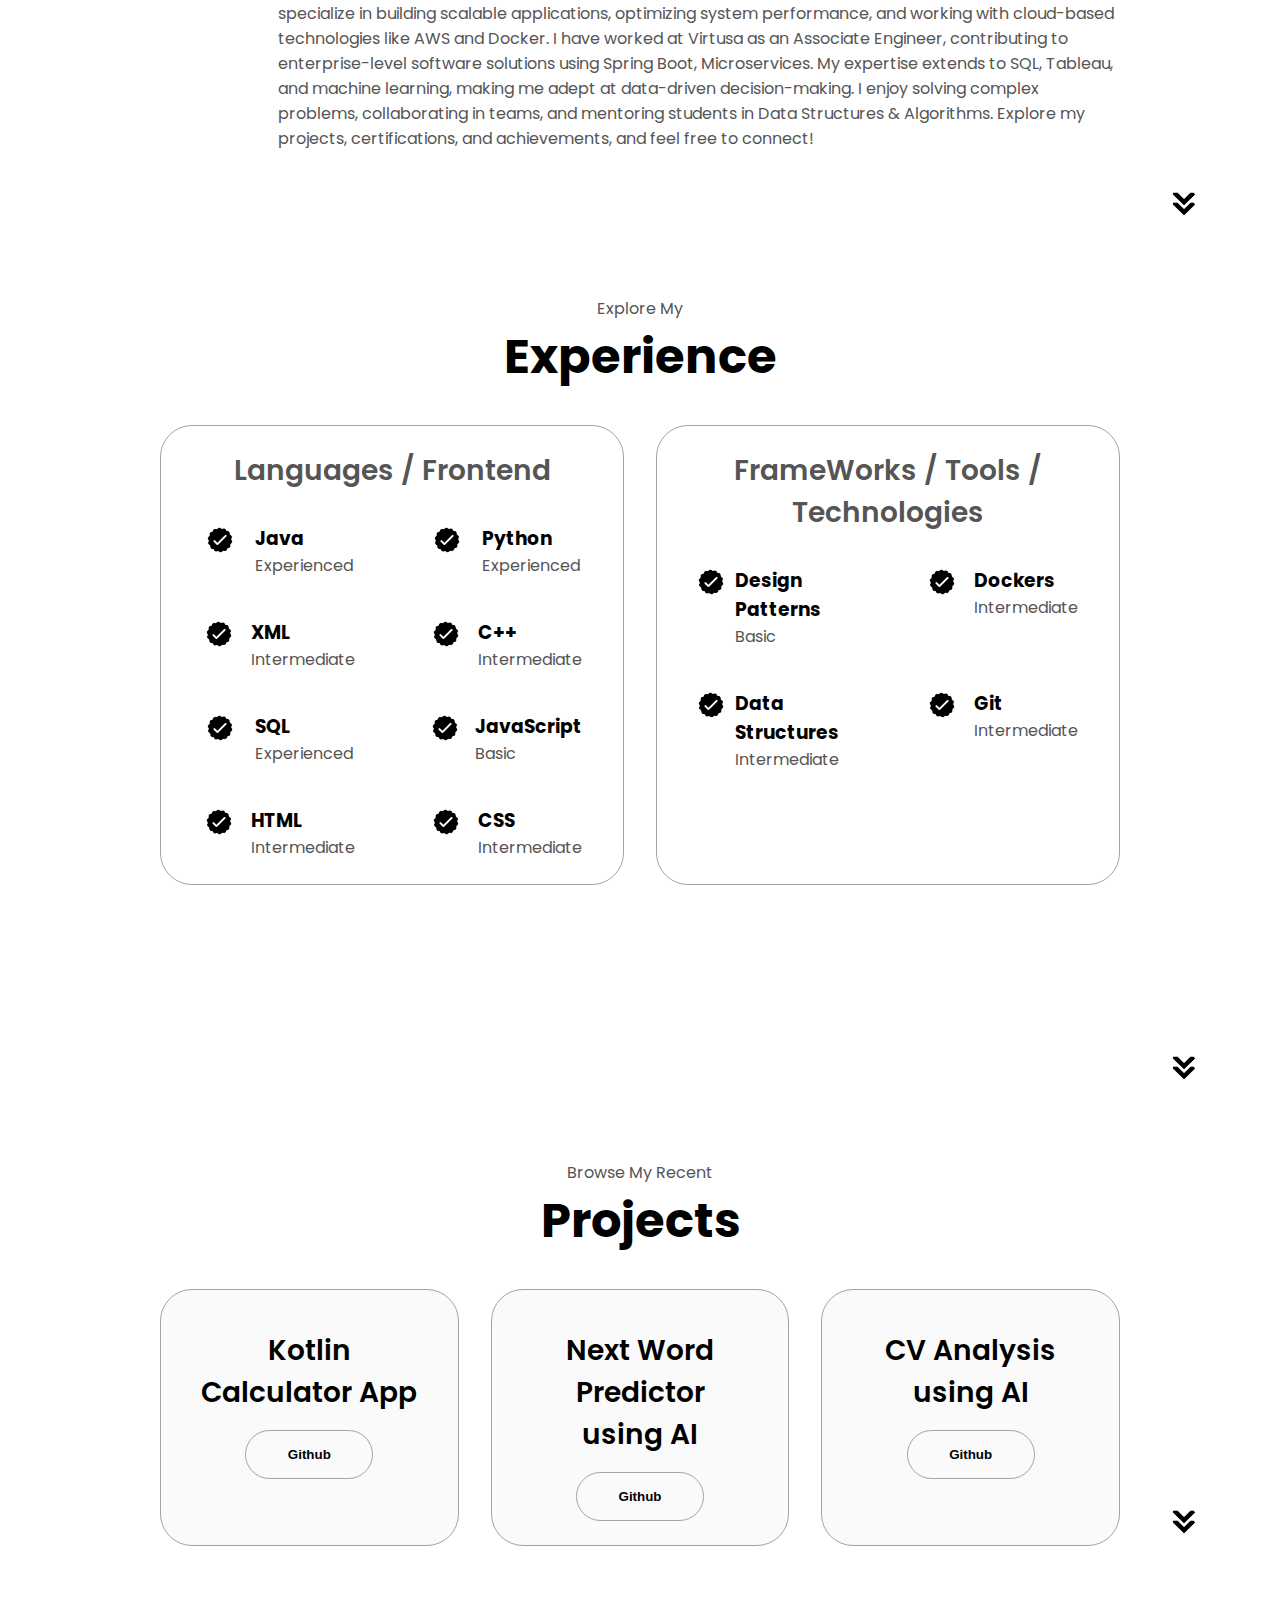
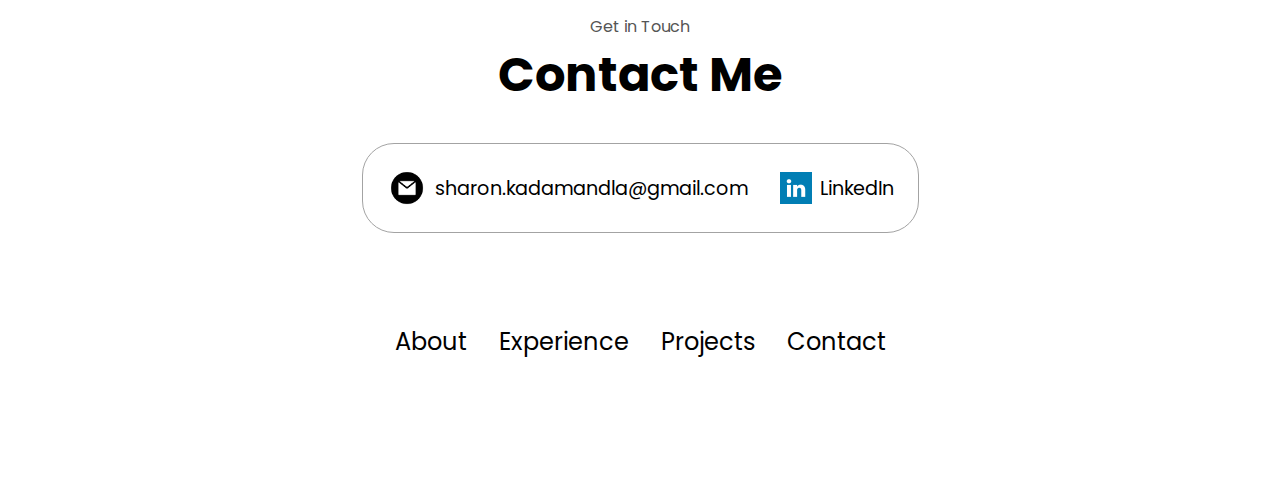
==== commit ad33537e: "Updated content" ====
--- a/index.html
+++ b/index.html
@@ -95,8 +95,10 @@
                   alt="Experience icon"
                   class="icon"
                 />
-                <h3>Experience</h3>
-                <p>1+ years <br />Backend Developer</p>
+                <h3>Experience</h3><br />
+                <p>Associate Engineer Technology (1+ years) <br /><a href="https://www.virtusa.com">Virtusa,</a> India</p><br /> 
+                
+                <p>Intern Delivery (4 months)<br /><a href="https://www.virtusa.com">Virtusa,</a> India</p>
               </div>
               <div class="details-container">
                 <img
@@ -104,16 +106,19 @@
                   alt="Education icon"
                   class="icon"
                 />
-                <h3>Education</h3>
-                <p>Bachelors in Computer Science Engineering<br />PG Diploma in AI, Data Analysis</p>
+                <h3>Education</h3><br />
+                <p>Bachelors in Computer Science Engineering</p><br />
+                <p>PG Diploma in AI Analysis, Design & Implementation</p><br />
+                <p>PG Diploma in Data Analysis for Business Decision Making</p>
               </div>
             </div>
             <div class="text-container">
               <p>
-                Hey there, I'm Sharon! I like to think of myself as a lifelong learner who is constantly seeking new challenges and opportunities for growth. 
-                I graduated with a Bachelor of Technology in Computer Science Engineering in 2022, and during my studies, I had the privilege of working as a Teaching Assistant. As a TA, I helped students tackle complex Data Structures and Algorithms with ease, and encouraged them to develop strong problem solving skills. 
-                After completing my degree, I landed an internship at Virtusa, a multinational company, where I was able to put my skills into practice. I enjoyed the fast-paced environment and dynamic team, so when the opportunity to become a full-time employee presented itself, I jumped at the chance.
-                As a passioate advocate for emerging technologies. I finished AI post-graduation certification program in Canada, with a honours for 4.5/5 GPA.
+                Hi, I'm Sharon Kadamandla, a passionate Software Developer and Data Analyst with a strong background in backend development, API design, and data analytics. With experience in Java, Kotlin, Python, and C++, I specialize in building scalable applications, optimizing system performance, and working with cloud-based technologies like AWS and Docker.
+
+I have worked at Virtusa as an Associate Engineer, contributing to enterprise-level software solutions using Spring Boot, Microservices. My expertise extends to SQL, Tableau, and machine learning, making me adept at data-driven decision-making.
+
+I enjoy solving complex problems, collaborating in teams, and mentoring students in Data Structures & Algorithms. Explore my projects, certifications, and achievements, and feel free to connect!
               </p>
             </div>
           </div>
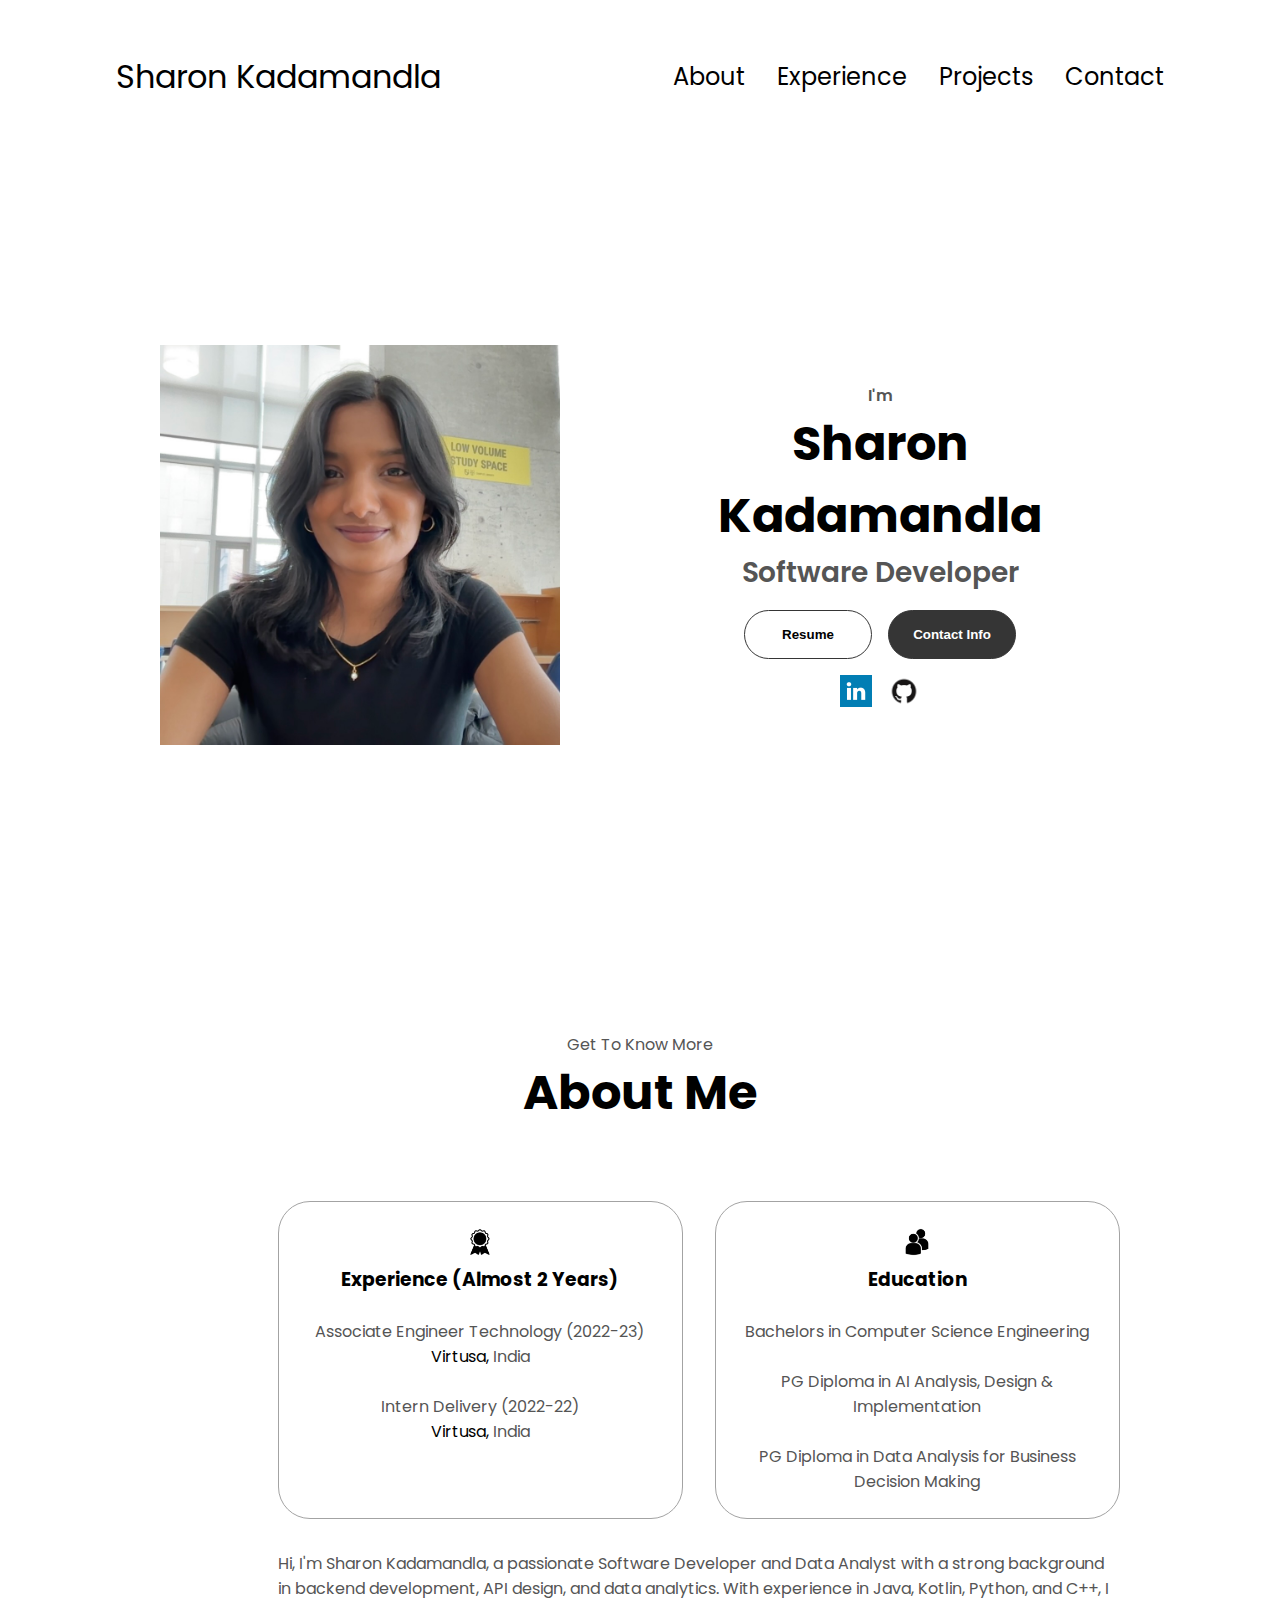
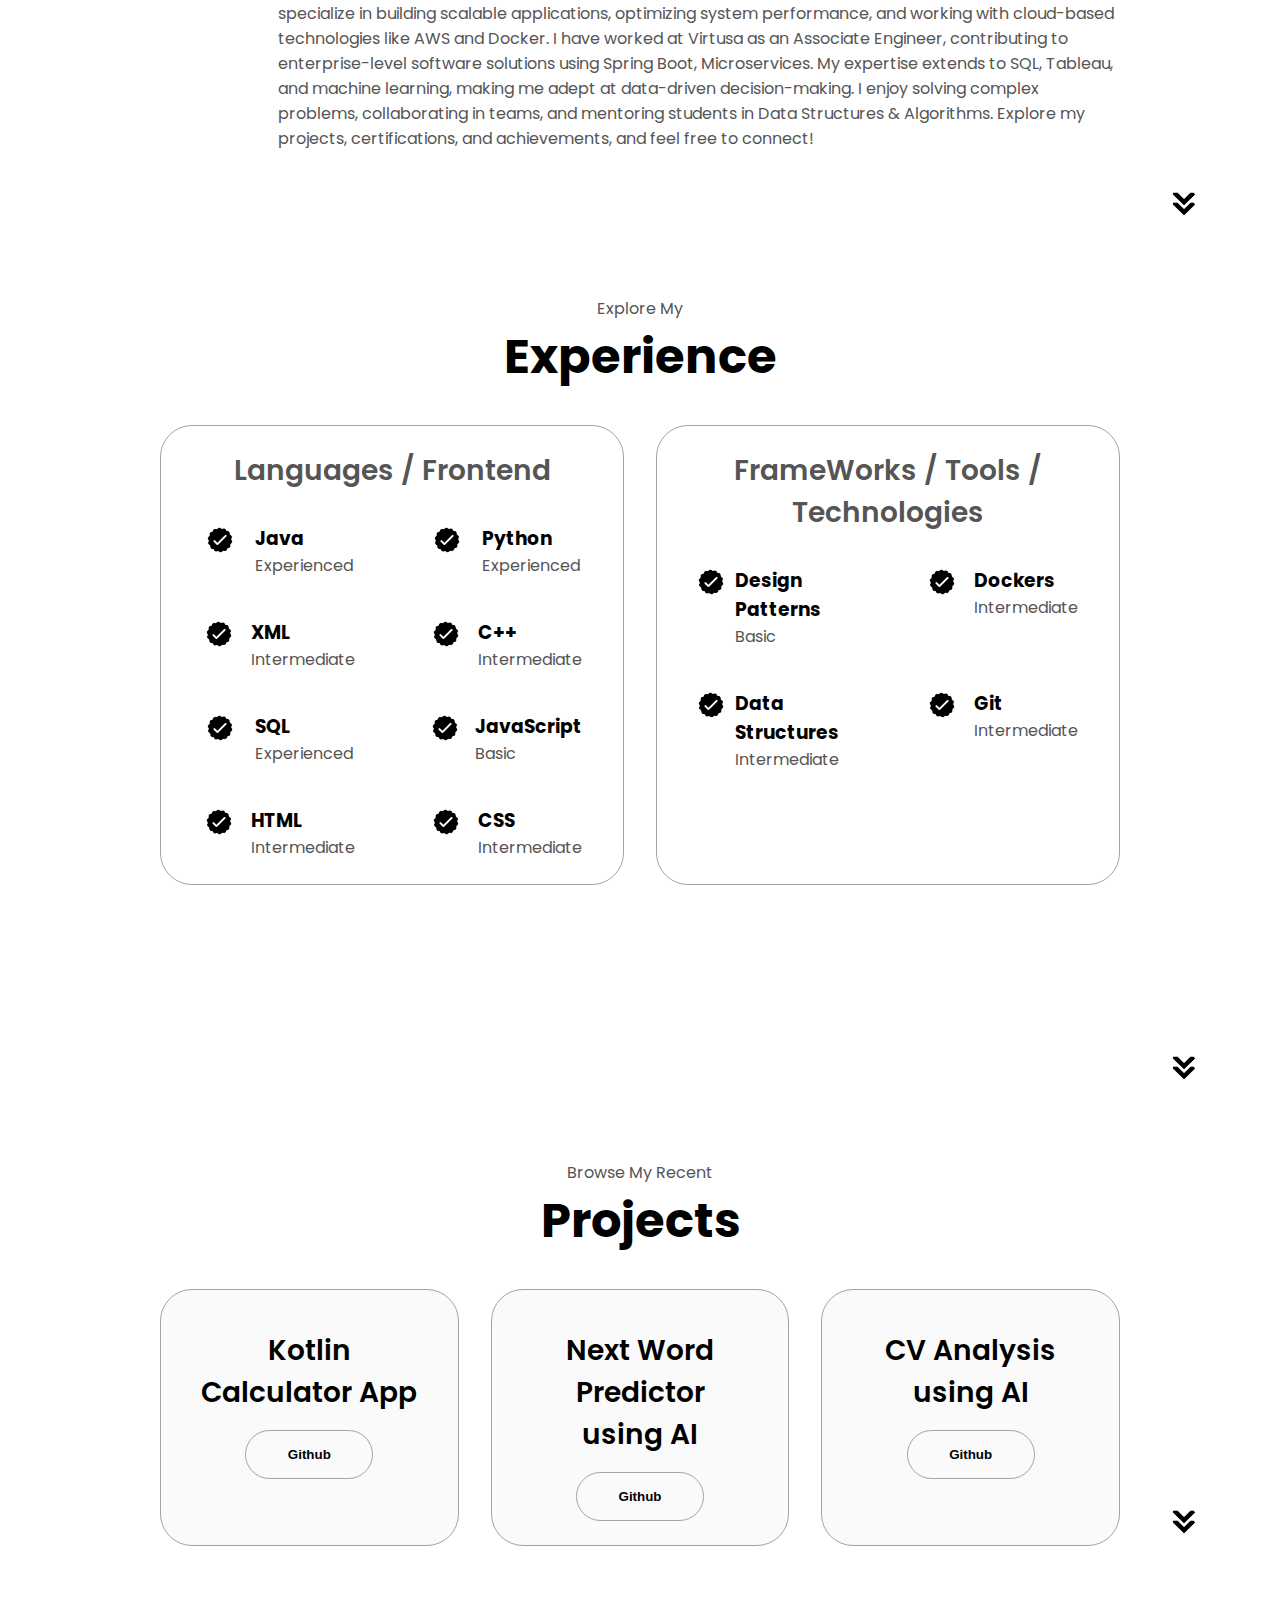
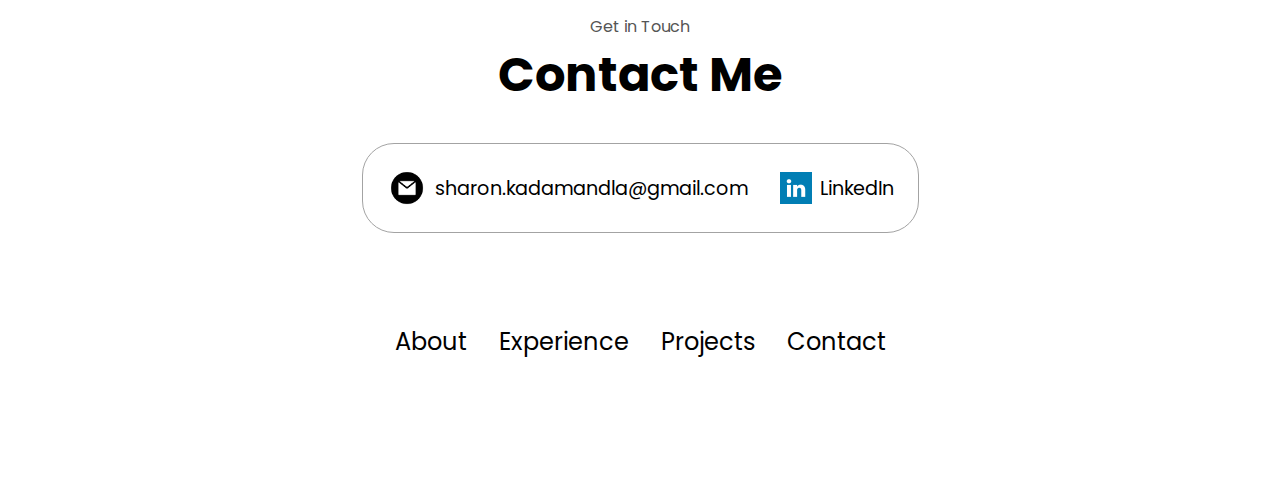
==== commit b4398a2e: "Minor Tweeks" ====
--- a/index.html
+++ b/index.html
@@ -53,7 +53,7 @@
                 class="btn btn-color-2"
                 onclick="window.open('./assets/resume.pdf')"
               >
-                Download Resume
+                Resume
               </button>
               <button class="btn btn-color-1" onclick="location.href='./#contact'">
                 Contact Info
@@ -95,10 +95,10 @@
                   alt="Experience icon"
                   class="icon"
                 />
-                <h3>Experience</h3><br />
-                <p>Associate Engineer Technology (1+ years) <br /><a href="https://www.virtusa.com">Virtusa,</a> India</p><br /> 
-                
-                <p>Intern Delivery (4 months)<br /><a href="https://www.virtusa.com">Virtusa,</a> India</p>
+                <h3>Experience (Almost 2 Years)</h3><br />
+                <p>Associate Engineer Technology (2022-23) <br /><a href="https://www.virtusa.com">Virtusa,</a> India</p><br /> 
+                
+                <p>Intern Delivery (2022-22)<br /><a href="https://www.virtusa.com">Virtusa,</a> India</p>
               </div>
               <div class="details-container">
                 <img
--- a/style.css
+++ b/style.css
@@ -187,8 +187,8 @@
   
 .section__pic-container {
     display: flex;
-    height: 400px;
-    width: 400px;
+    width: min(40vw, 300px);
+    height: width;
     margin: auto 0;
 }
   
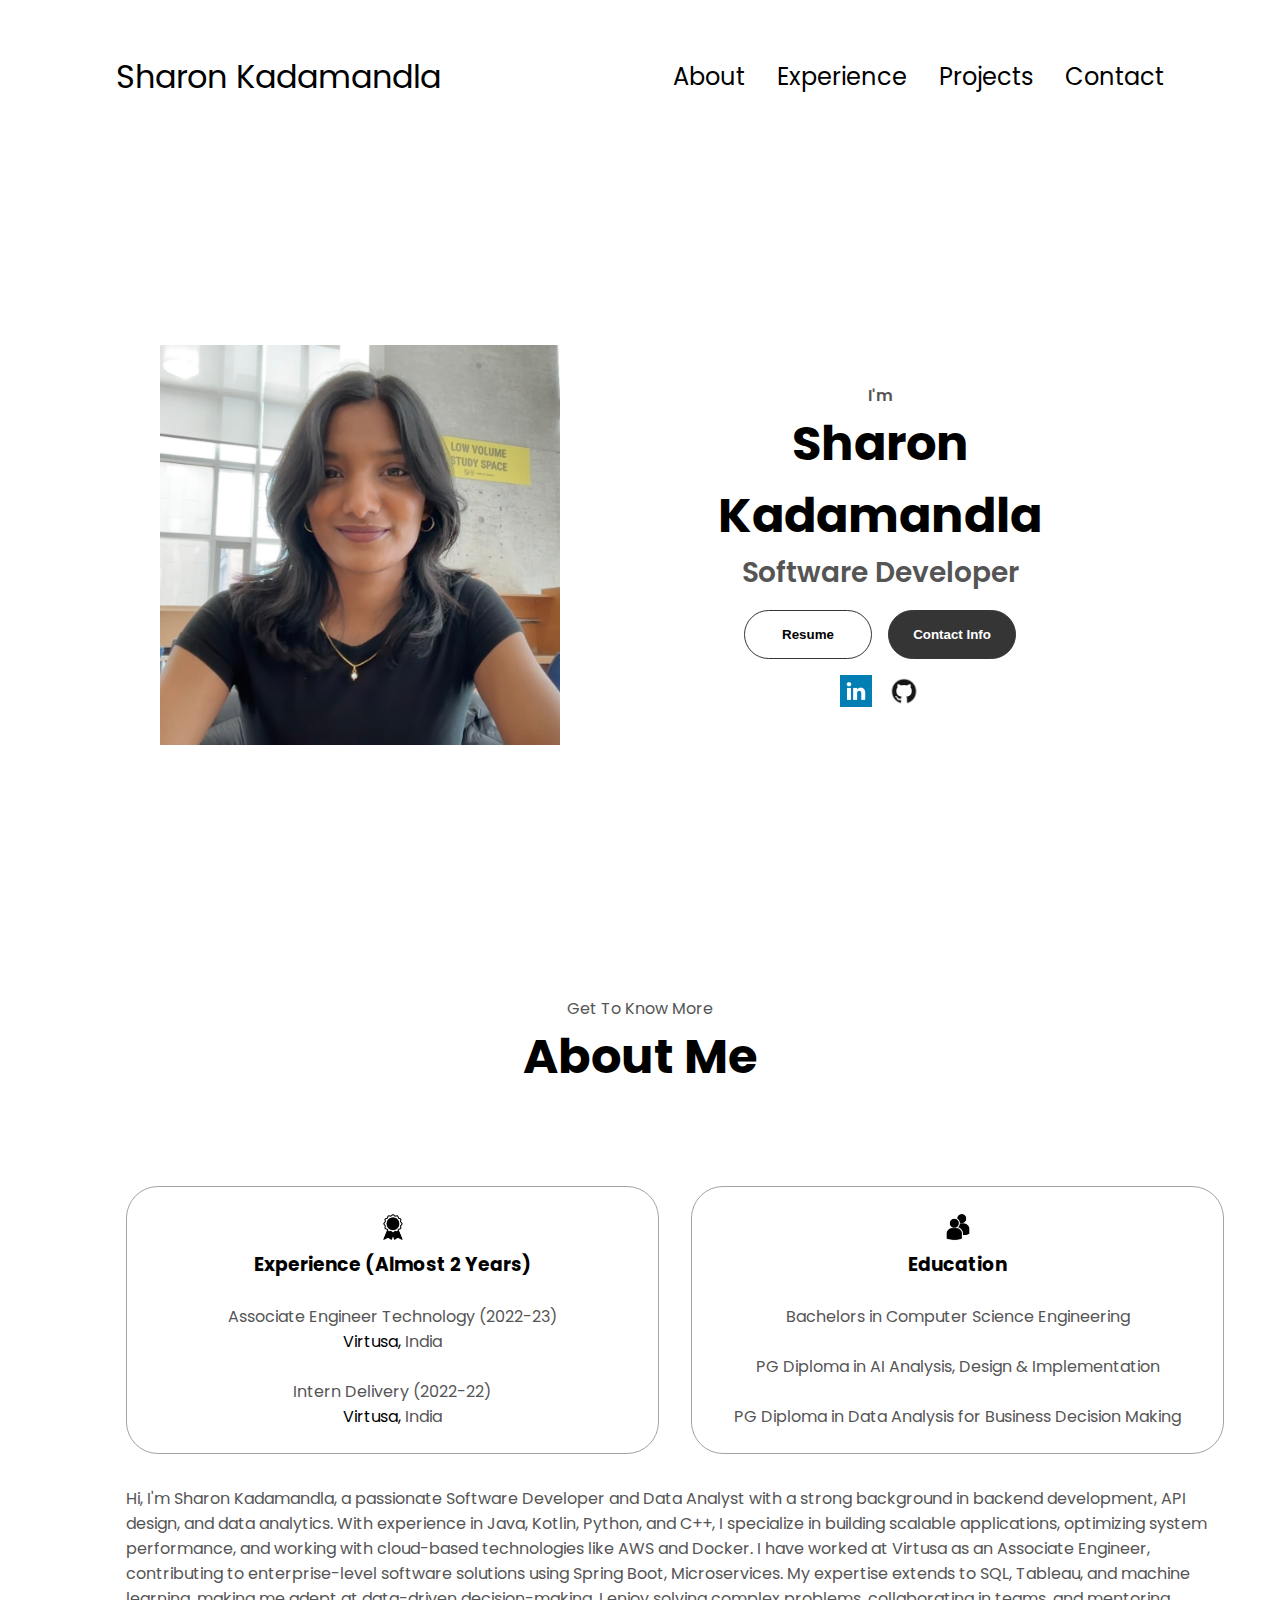
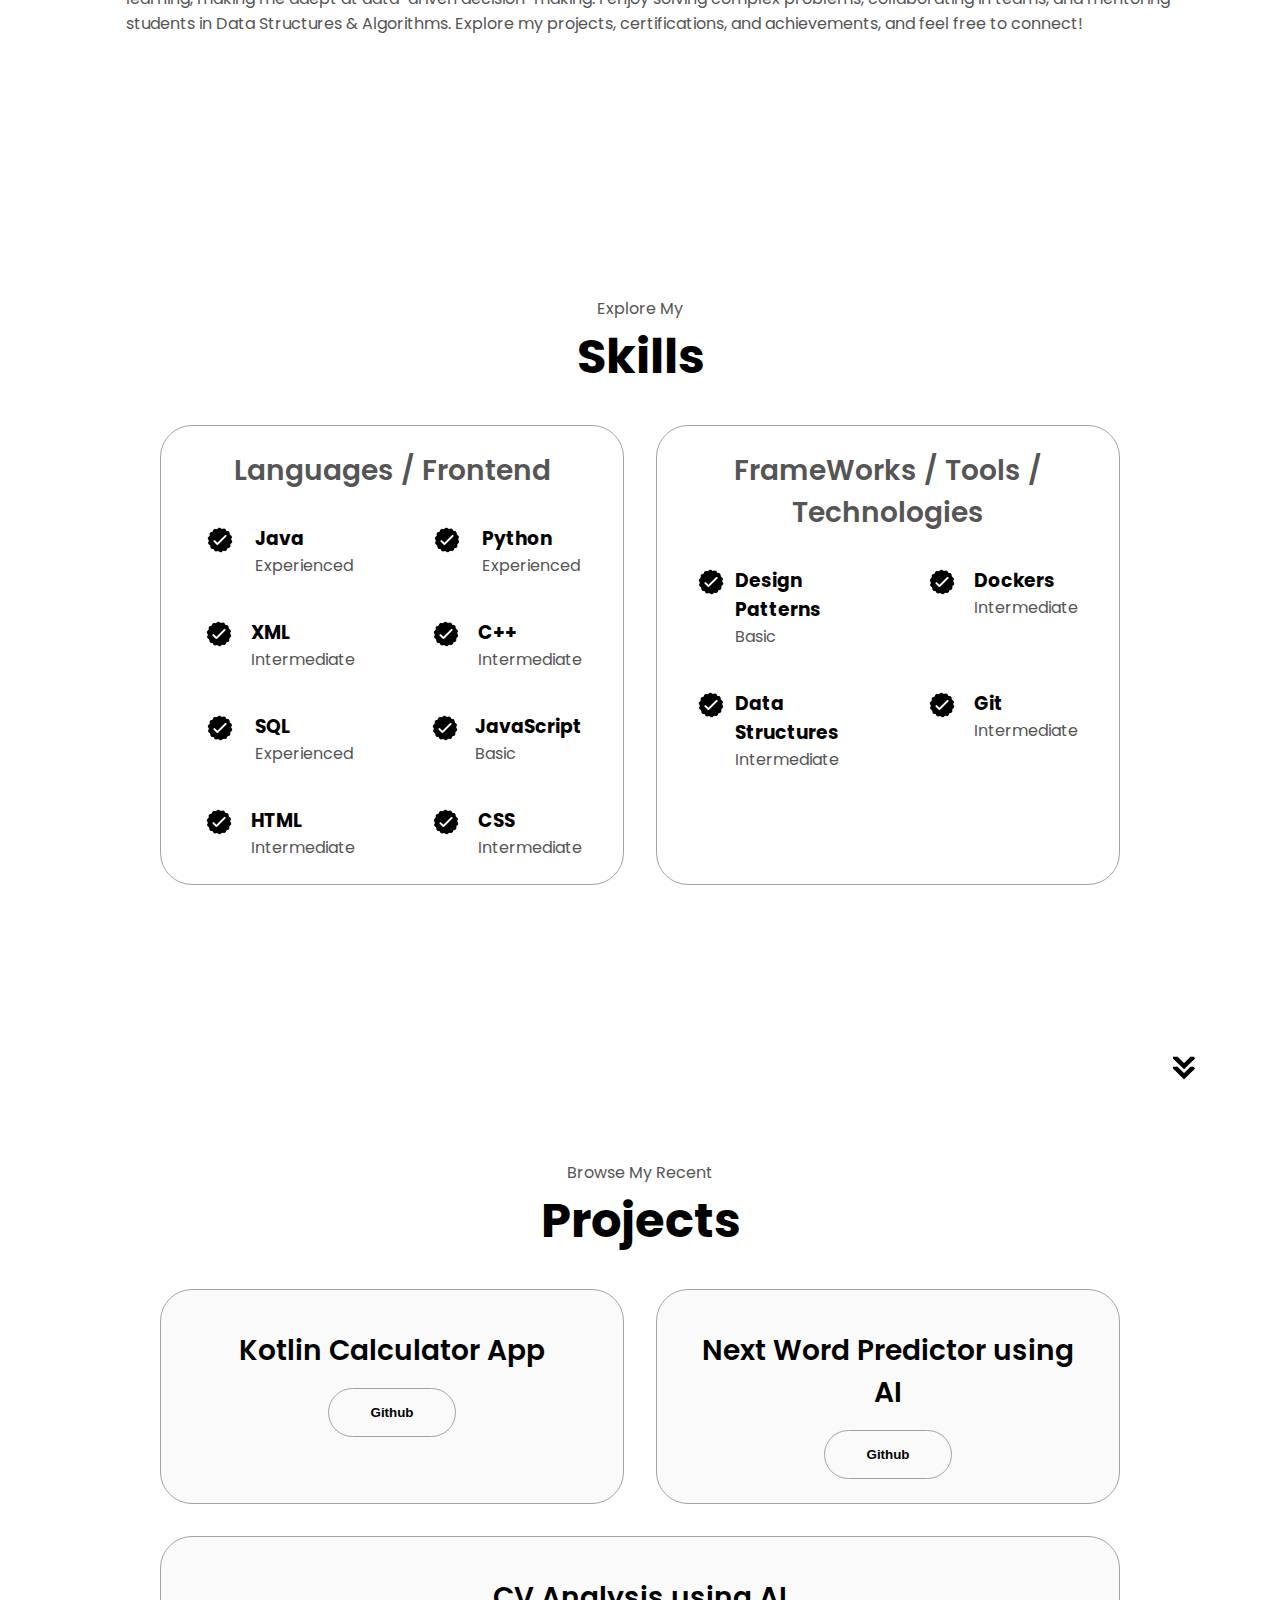
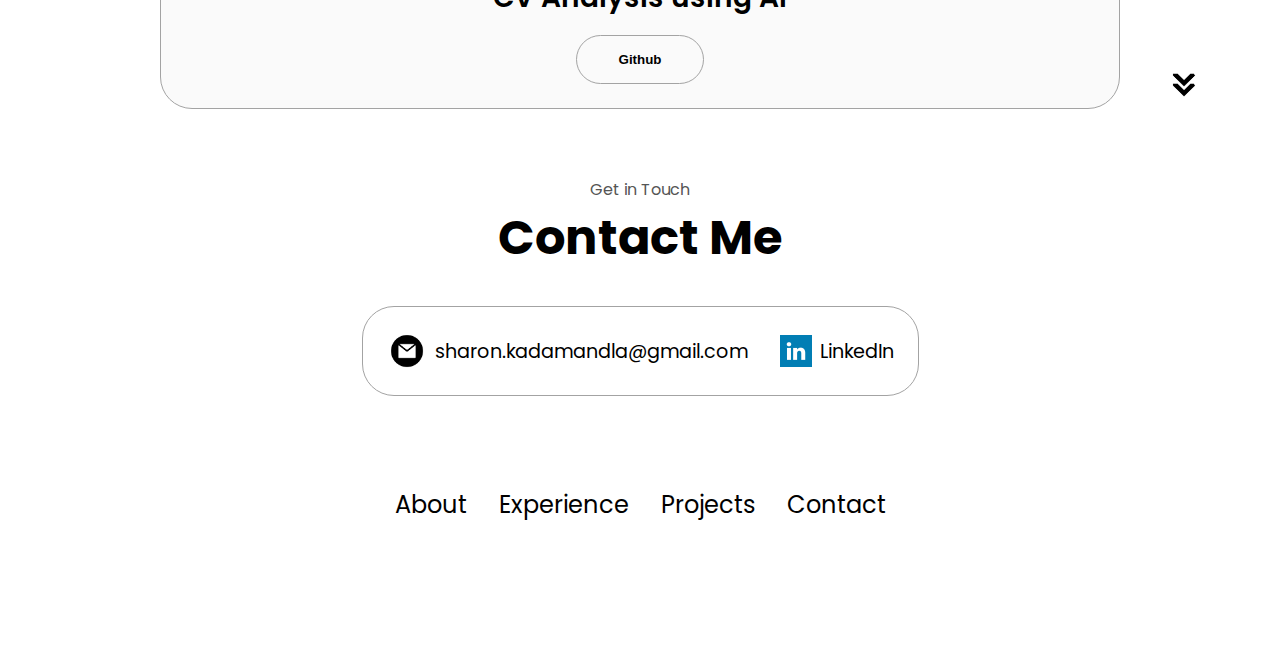
==== commit 189396e3: "Alignment adjusted" ====
--- a/index.html
+++ b/index.html
@@ -134,7 +134,7 @@
 
     <section id="experience">
         <p class="section__text__p1">Explore My</p>
-        <h1 class="title">Experience</h1>
+        <h1 class="title">Skills</h1>
         <div class="experience-details-container">
           <div class="about-containers">
             <div class="details-container">
--- a/style.css
+++ b/style.css
@@ -281,6 +281,9 @@
 
 #about {
     position: relative;
+    max-width: 1200px; 
+    margin: 0 auto; 
+    padding: 0 1rem;
 }
   
 .about-containers {
@@ -317,20 +320,23 @@
     border: rgb(53, 53, 53) 0.1rem solid;
     border-color: rgb(163, 163, 163);
     text-align: center;
-}
+    min-width: 250px;
+}
+
 
 .section-container {
-    gap: 4rem;
-    height: 80%;
-}
-
+    gap: 0rem;
+    height: 70%;
+}
+
+/* Profile Picture */
 .section__pic-container {
     height: 400px;
     width: 400px;
     margin: auto 0;
 }
   
-/* EXPERIENCE SECTION */
+/* EXPERIENCE/SKILLS SECTION */
   
 #experience {
     position: relative;
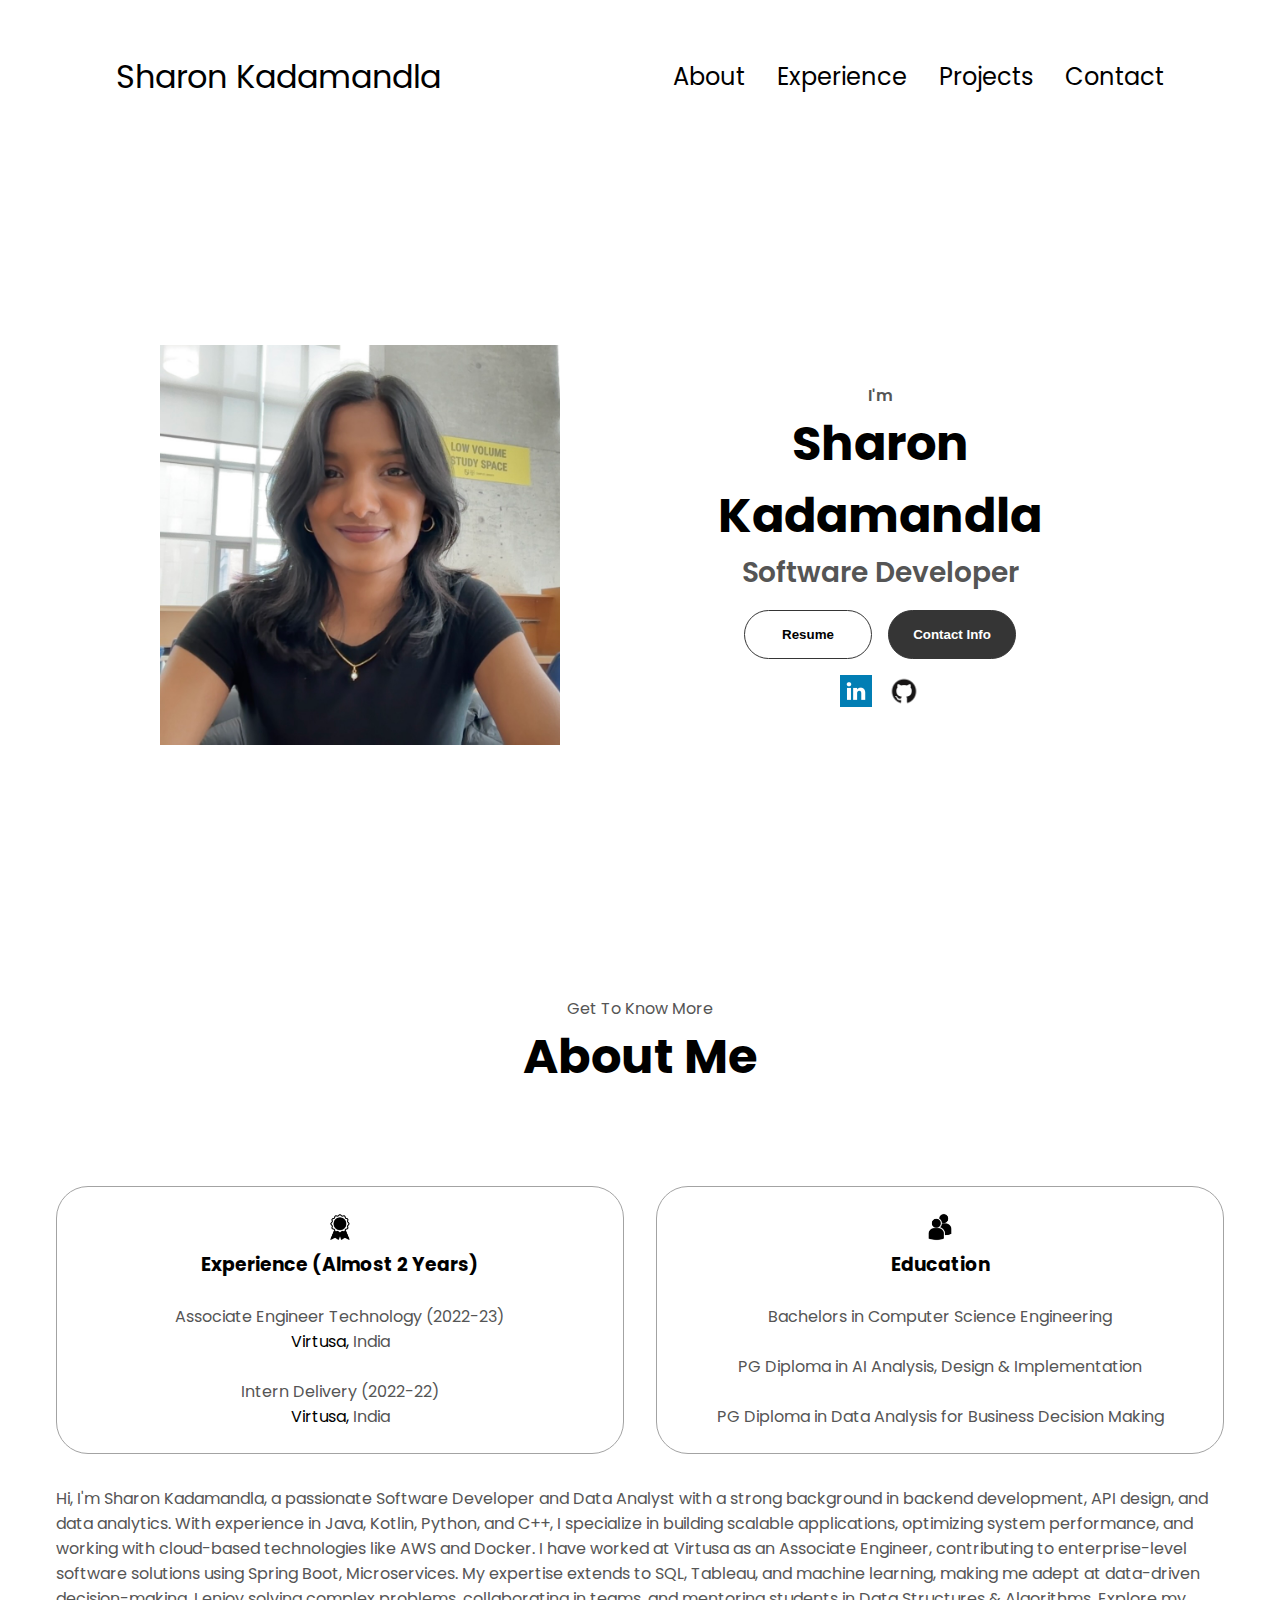
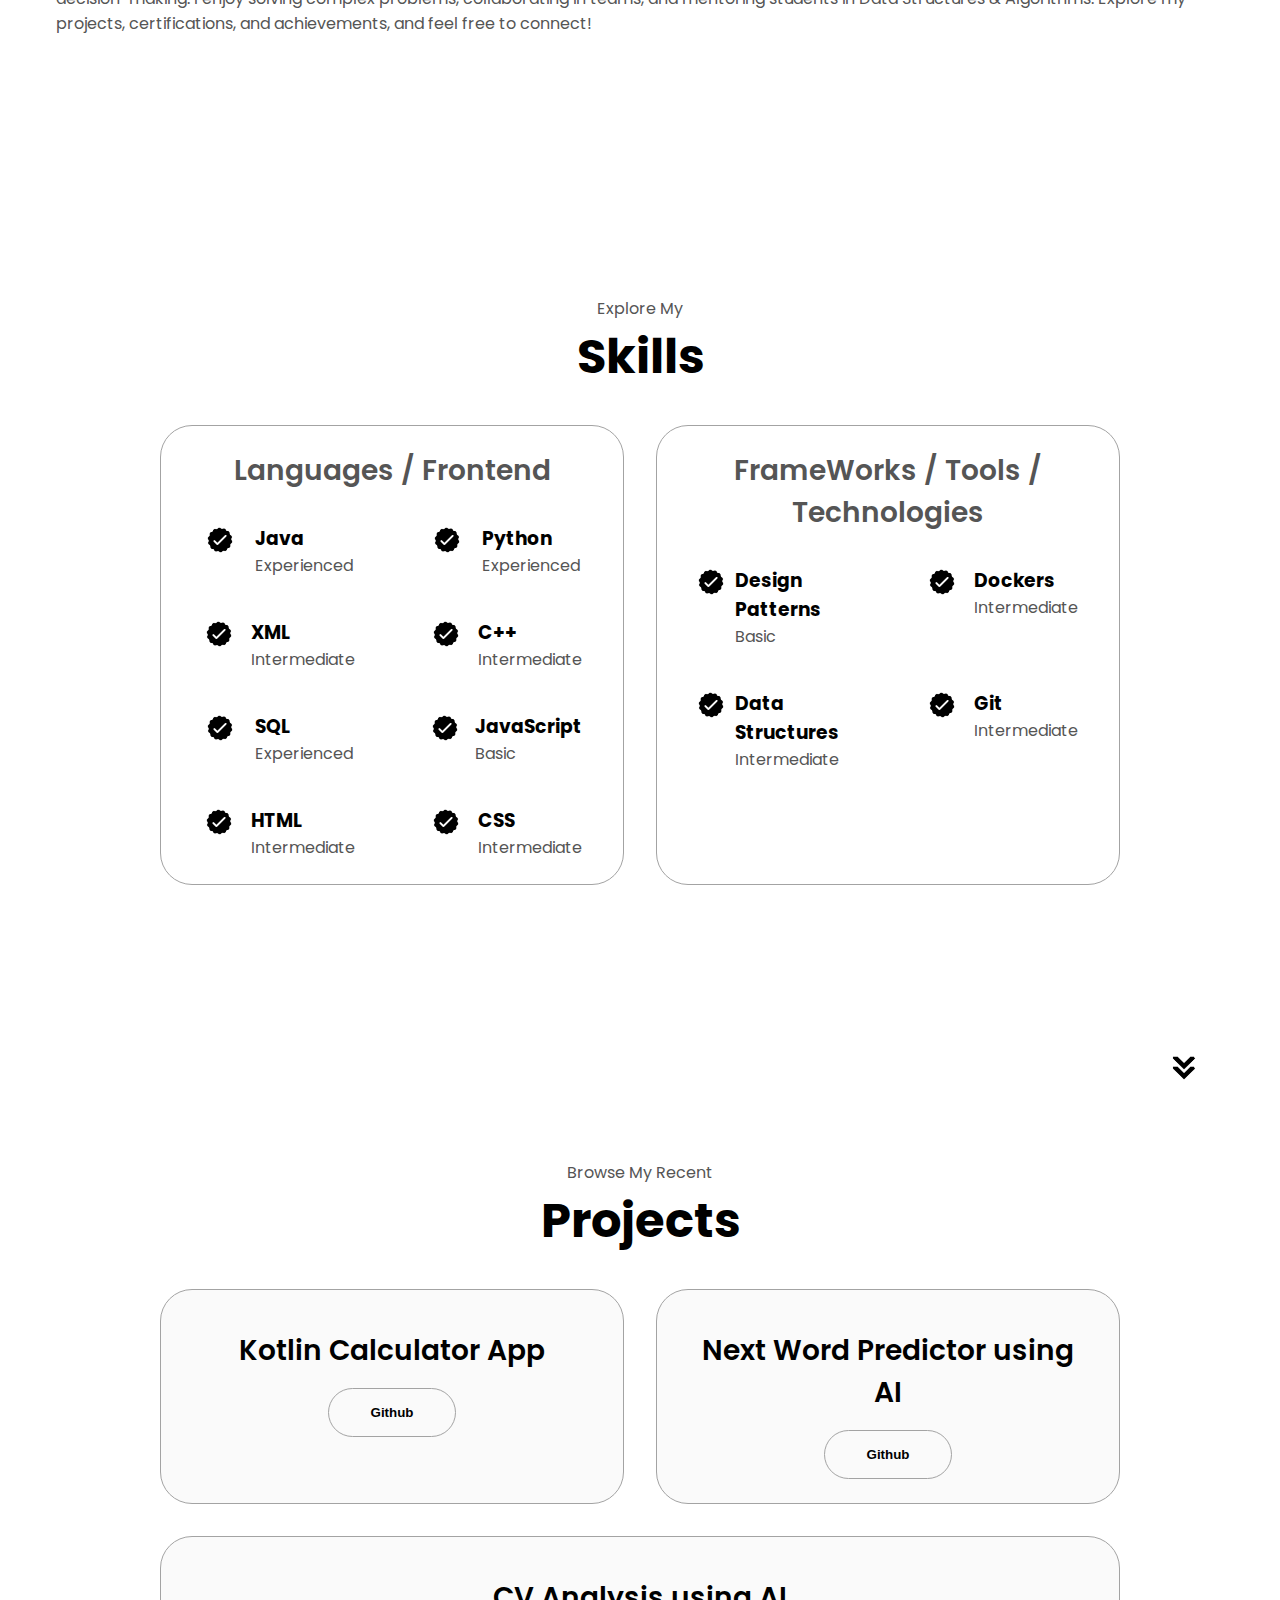
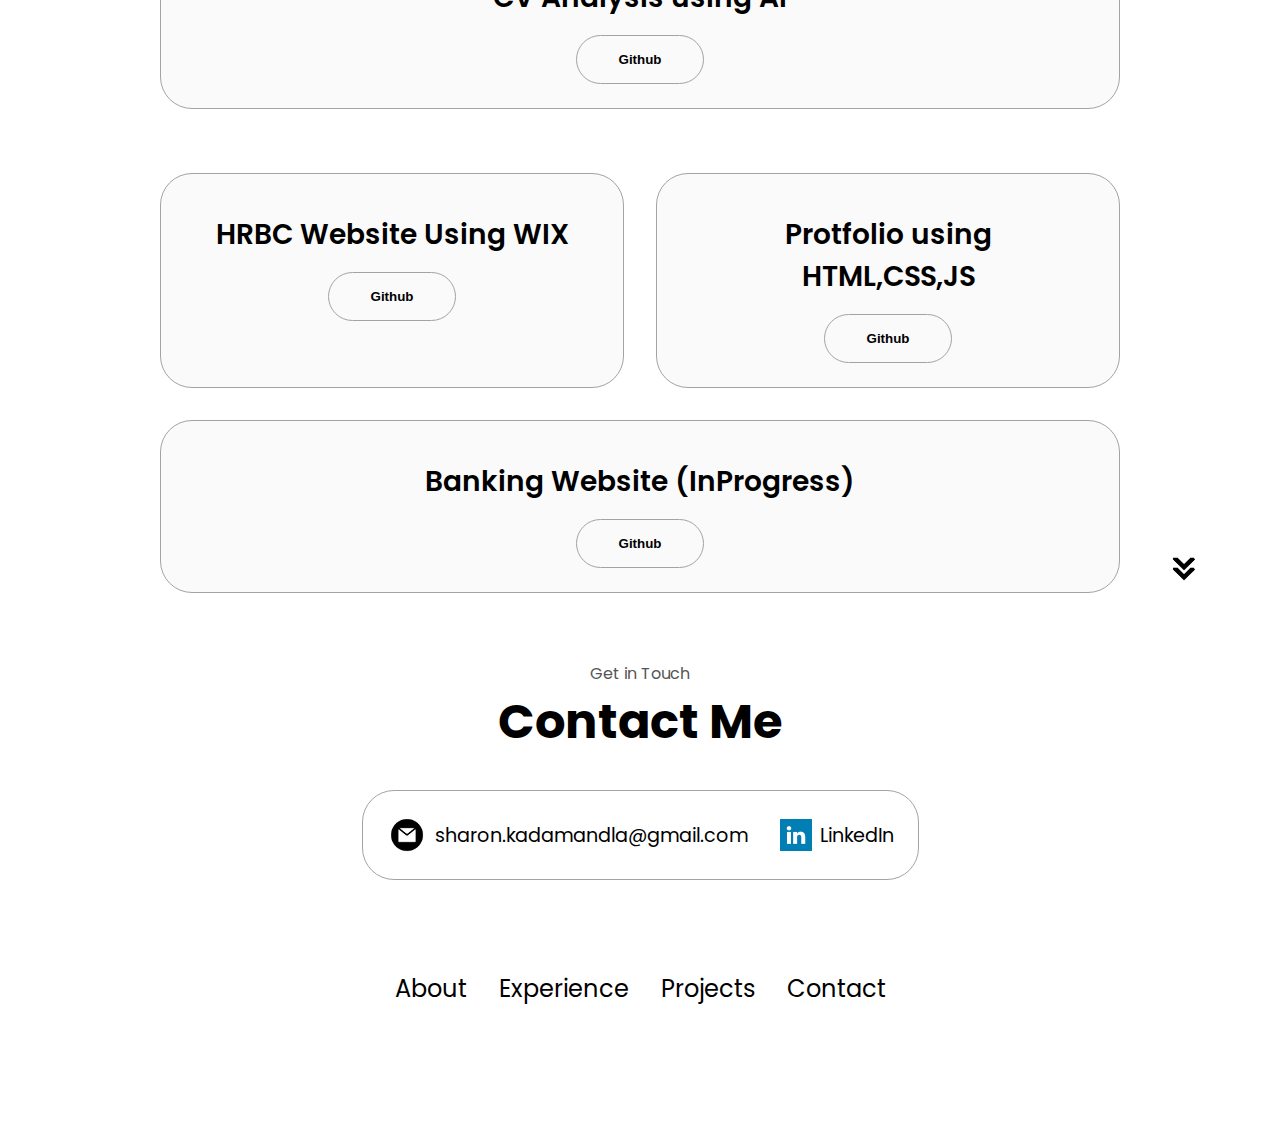
==== commit 76081e1a: "Added more projects" ====
--- a/index.html
+++ b/index.html
@@ -80,13 +80,13 @@
         <p class="section__text__p1">Get To Know More</p>
         <h1 class="title">About Me</h1>
         <div class="section-container">
-          <div class="section__pic-container">
-            <!-- <img
+          <!-- <div class="section__pic-container">
+            <img
               src="./assets/about-pic.png"
               alt="Profile picture"
               class="about-pic"
-            /> -->
-          </div>
+            /> 
+          </div> -->
           <div class="about-details-container">
             <div class="about-containers">
               <div class="details-container">
@@ -292,11 +292,13 @@
     <section id="projects">
         <p class="section__text__p1">Browse My Recent</p>
         <h1 class="title">Projects</h1>
+
         <div class="experience-details-container">
           <div class="about-containers">
             <div class="details-container color-container">
               <div class="article-container">
               </div>
+
               <h2 class="experience-sub-title project-title">Kotlin Calculator App</h2>
               <div class="btn-container">
                 <button
@@ -305,12 +307,11 @@
                 >
                   Github
                 </button>
-                
-              </div>
-            </div>
-            <div class="details-container color-container">
-              <div class="article-container">
-                
+              </div>
+            </div>
+
+            <div class="details-container color-container">
+              <div class="article-container">
               </div>
               <h2 class="experience-sub-title project-title">Next Word Predictor using AI</h2>
               <div class="btn-container">
@@ -320,12 +321,11 @@
                 >
                   Github
                 </button>
-                
-              </div>
-            </div>
-            <div class="details-container color-container">
-              <div class="article-container">
-                
+              </div>
+            </div>
+
+            <div class="details-container color-container">
+              <div class="article-container">
               </div>
               <h2 class="experience-sub-title project-title">CV Analysis using AI</h2>
               <div class="btn-container">
@@ -335,11 +335,65 @@
                 >
                   Github
                 </button>
-                
-              </div>
-            </div>
-          </div>
-        </div>
+              </div>
+            </div>
+
+          
+          </div>
+        </div>
+
+
+        <div class="experience-details-container">
+          <div class="about-containers">
+            <div class="details-container color-container">
+              <div class="article-container">
+              </div>
+
+              <h2 class="experience-sub-title project-title">HRBC Website Using WIX</h2>
+              <div class="btn-container">
+                <button
+                  class="btn btn-color-2 project-btn"
+                  onclick="location.href='https://github.com/sharonkadamandla/ChurchWebsite-Wix'"
+                >
+                  Github
+                </button>
+              </div>
+            </div>
+
+            <div class="details-container color-container">
+              <div class="article-container">
+              </div>
+              <h2 class="experience-sub-title project-title">Protfolio using HTML,CSS,JS</h2>
+              <div class="btn-container">
+                <button
+                  class="btn btn-color-2 project-btn"
+                  onclick="location.href='https://github.com/sharonkadamandla/sharonkadamandla.github.io'"
+                >
+                  Github
+                </button>
+              </div>
+            </div>
+
+            <div class="details-container color-container">
+              <div class="article-container">
+              </div>
+              <h2 class="experience-sub-title project-title">Banking Website (InProgress)</h2>
+              <div class="btn-container">
+                <button
+                  class="btn btn-color-2 project-btn"
+                  onclick="location.href='https://github.com/sharonkadamandla/BankingWebsite'"
+                >
+                  Github
+                </button>
+              </div>
+            </div>
+            
+
+          
+          </div>
+        </div>
+
+        <!-- Next Page Arrow Image -->
         <img
           src="./assets/arrow.png"
           alt="Arrow icon"
@@ -347,6 +401,8 @@
           onclick="location.href='./#contact'"
         />
     </section>
+
+<!-- Contact Section -->
     <section id="contact">
         <p class="section__text__p1">Get in Touch</p>
         <h1 class="title">Contact Me</h1>
